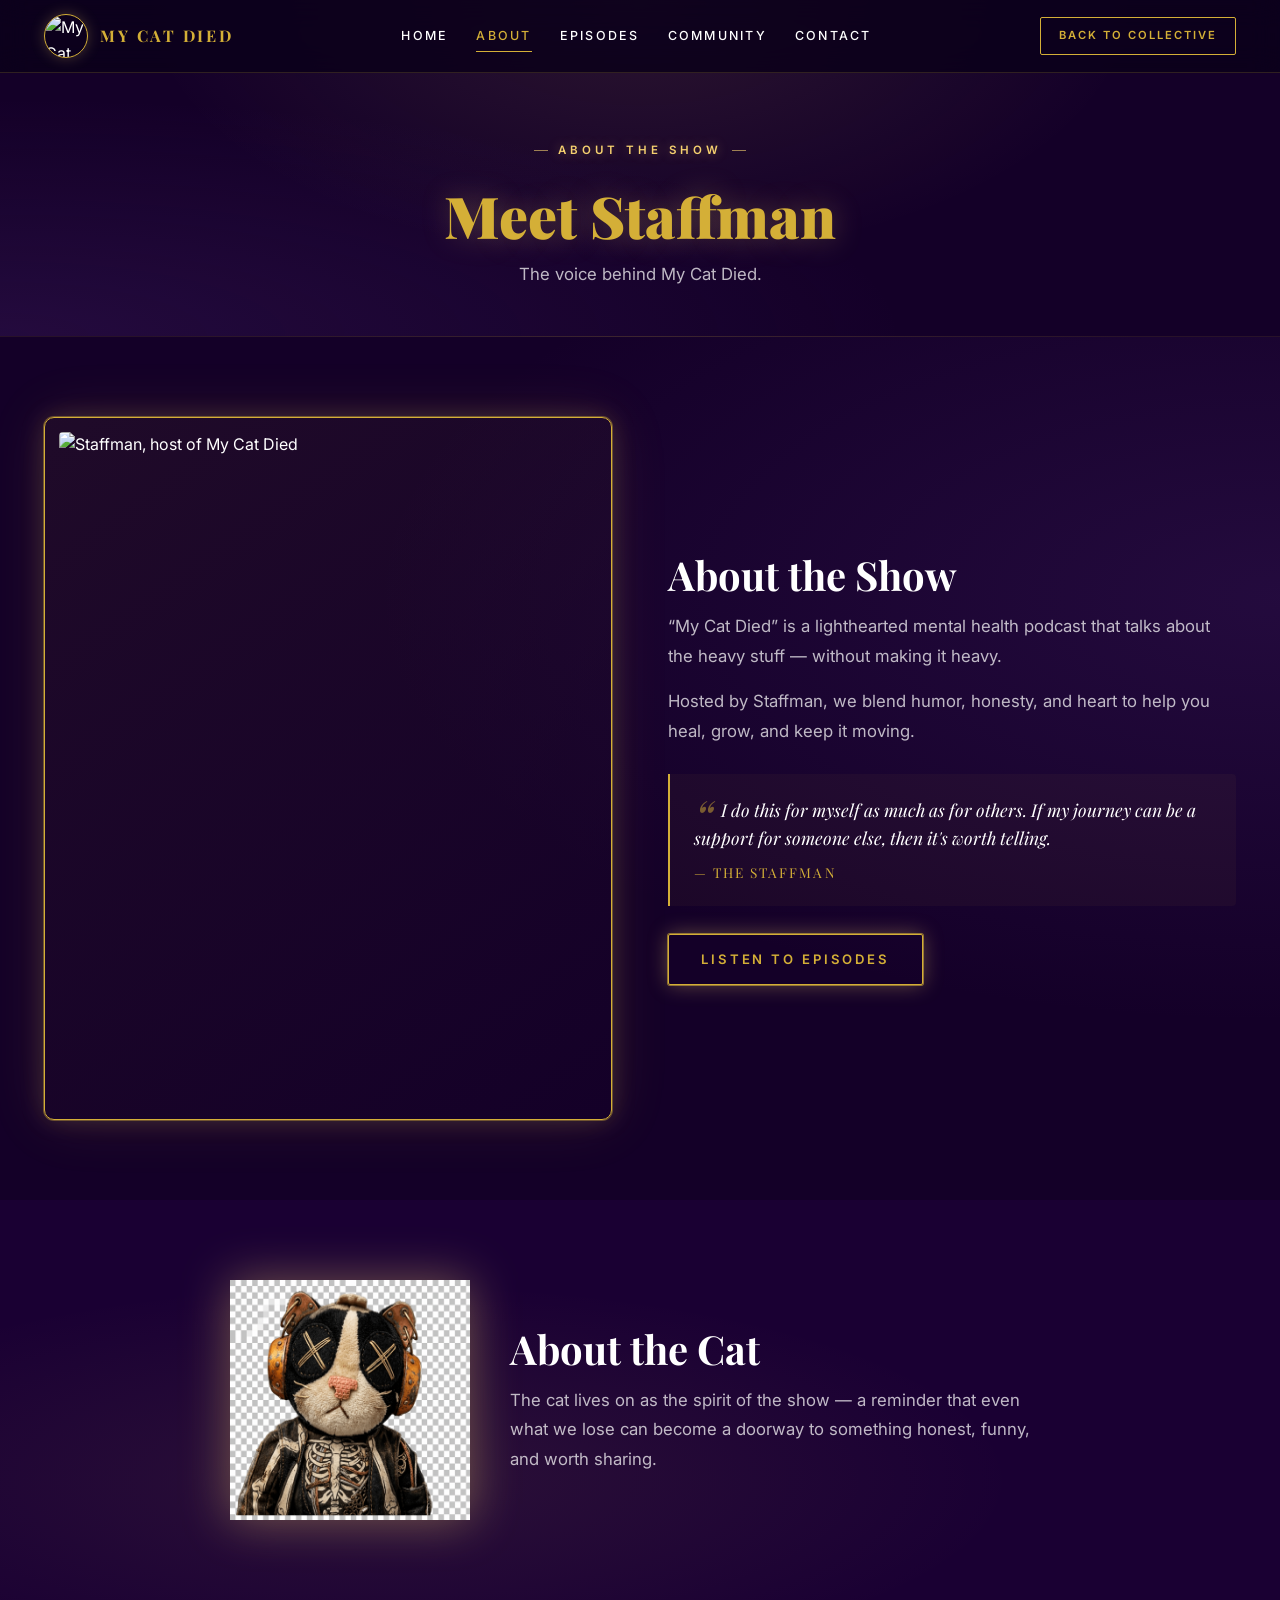
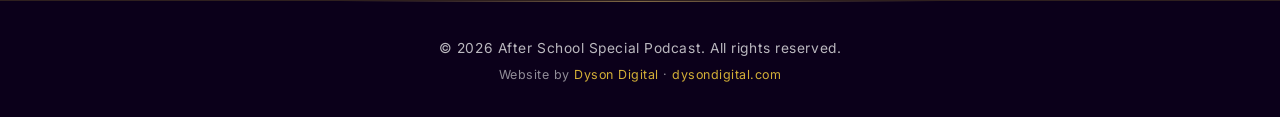
==== about.html @ a82520aa "Add files via upload" ====
<!DOCTYPE html>
<html lang="en">
<head>
  <meta charset="UTF-8" />
  <meta name="viewport" content="width=device-width, initial-scale=1.0" />
  <meta name="theme-color" content="#140028" />

  <title>About — My Cat Died Podcast</title>
  <meta name="description" content="Meet Staffman — host of My Cat Died, a lighthearted mental health podcast that talks about the heavy stuff without making it heavy." />
  <meta name="robots" content="index, follow" />

  <meta property="og:type" content="website" />
  <meta property="og:title" content="About — My Cat Died" />
  <meta property="og:description" content="Meet Staffman. Heart, humor, and honest mental health talk." />
  <meta property="og:image" content="images/host-main.png" />
  <meta property="og:url" content="https://mycatdied.com/about.html" />

  <link rel="icon" type="image/png" href="images/logo-cat.png" />
  <link rel="apple-touch-icon" href="images/logo-cat.png" />
  <link rel="shortcut icon" href="images/logo-cat.png" />

  <link rel="preconnect" href="https://fonts.googleapis.com" />
  <link rel="preconnect" href="https://fonts.gstatic.com" crossorigin />
  <link href="https://fonts.googleapis.com/css2?family=Playfair+Display:ital,wght@0,400;0,700;0,900;1,400&family=Inter:wght@300;400;500;600;700&display=swap" rel="stylesheet" />

  <link rel="stylesheet" href="style.css" />

  <script type="application/ld+json">
  {
    "@context": "https://schema.org",
    "@type": "AboutPage",
    "name": "About — My Cat Died",
    "url": "https://mycatdied.com/about.html",
    "mainEntity": { "@type": "Person", "name": "The Staffman" }
  }
  </script>

  <!-- Google tag (gtag.js) -->
  <script async src="https://www.googletagmanager.com/gtag/js?id=G-XLEHWOXNBV"></script>
  <script>
    window.dataLayer = window.dataLayer || [];
    function gtag(){dataLayer.push(arguments);}
    gtag('js', new Date());
    gtag('config', 'G-XLEHWOXNBV');
  </script>

  <!-- Microsoft Clarity -->
  <script type="text/javascript">
    (function(c,l,a,r,i,t,y){
      c[a]=c[a]||function(){(c[a].q=c[a].q||[]).push(arguments)};
      t=l.createElement(r);t.async=1;t.src="https://www.clarity.ms/tag/"+i;
      y=l.getElementsByTagName(r)[0];y.parentNode.insertBefore(t,y);
    })(window, document, "clarity", "script", "w18806kn40");
  </script>
</head>
<body>

  <header class="site-header" id="siteHeader">
    <div class="container header-inner">
      <a href="index.html" class="brand" aria-label="My Cat Died home">
        <img src="images/logo-cat.png" alt="My Cat Died" width="48" height="48" loading="eager" />
        <span class="brand-text">MY CAT DIED</span>
      </a>
      <nav class="primary-nav" aria-label="Primary">
        <a href="index.html">Home</a>
        <a href="about.html" class="active">About</a>
        <a href="episodes.html">Episodes</a>
        <a href="community.html">Community</a>
        <a href="contact.html">Contact</a>
      </nav>
      <a href="https://afterschoolspecialpodcast.com/collective.html" class="btn-collective" target="_blank" rel="noopener">Back to Collective</a>
      <button class="nav-toggle" id="navToggle" aria-label="Open menu" aria-expanded="false" aria-controls="mobileMenu">
        <span></span><span></span><span></span>
      </button>
    </div>
    <div class="mobile-menu" id="mobileMenu" aria-hidden="true">
      <a href="index.html">Home</a>
      <a href="about.html">About</a>
      <a href="episodes.html">Episodes</a>
      <a href="community.html">Community</a>
      <a href="contact.html">Contact</a>
      <a href="https://afterschoolspecialpodcast.com/collective.html" class="mobile-collective" target="_blank" rel="noopener">Back to Collective</a>
    </div>
  </header>

  <main>
    <section class="page-hero">
      <div class="container reveal">
        <span class="section-kicker">About the Show</span>
        <h1 class="page-title">Meet Staffman</h1>
        <p class="page-sub">The voice behind My Cat Died.</p>
      </div>
    </section>

    <section class="about-section">
      <div class="container about-grid">
        <div class="about-image reveal">
          <div class="about-image-frame">
            <img src="images/host-main.png" alt="Staffman, host of My Cat Died" width="560" height="700" loading="lazy" />
          </div>
        </div>

        <div class="about-text reveal">
          <h2 class="section-title">About the Show</h2>
          <p>&ldquo;My Cat Died&rdquo; is a lighthearted mental health podcast that talks about the heavy stuff &mdash; without making it heavy.</p>
          <p>Hosted by Staffman, we blend humor, honesty, and heart to help you heal, grow, and keep it moving.</p>

          <div class="about-quote">
            <span class="quote-mark" aria-hidden="true">&ldquo;</span>
            I do this for myself as much as for others. If my journey can be a support for someone else, then it's worth telling.
            <footer class="about-quote-cite">— The Staffman</footer>
          </div>

          <a href="episodes.html" class="btn btn-gold">Listen to Episodes</a>
        </div>
      </div>
    </section>

    <section class="about-cat">
      <div class="container about-cat-inner reveal">
        <img src="images/cat-skeleton.png" alt="" width="240" height="240" loading="lazy" class="cat-skeleton" aria-hidden="true" />
        <div>
          <h2 class="section-title">About the Cat</h2>
          <p>The cat lives on as the spirit of the show — a reminder that even what we lose can become a doorway to something honest, funny, and worth sharing.</p>
        </div>
      </div>
    </section>
  </main>

  <footer class="site-footer">
    <div class="container">
      <p class="footer-copy">&copy; 2026 After School Special Podcast. All rights reserved.</p>
      <p class="footer-credit">Website by <a href="https://dysondigital.com/" target="_blank" rel="noopener">Dyson Digital</a> &middot; <a href="https://dysondigital.com/" target="_blank" rel="noopener">dysondigital.com</a></p>
    </div>
  </footer>

  <script src="script.js" defer></script>
</body>
</html>
---- style.css ----
/* =================================================================
   MY CAT DIED — After School with Friends Collective
   Multi-page external stylesheet
   Aesthetic: Sci-Fi Pop Art × Art Deco × Neon Glow × Cinematic Poster
   ================================================================= */

/* ---------- Tokens ---------- */
:root {
  --bg-base:        #0b001a;
  --bg-lifted:      #140028;
  --bg-secondary:   #1a0033;
  --bg-soft:        #f8f4ff;

  --gold:           #d4af37;
  --gold-warm:      #b8932e;
  --glow:           #f5d06f;
  --glow-soft:      rgba(245, 208, 111, 0.35);
  --glow-faint:     rgba(245, 208, 111, 0.12);

  --text-light:     #ffffff;
  --text-dark:      #1a0033;
  --text-muted:     rgba(255, 255, 255, 0.72);
  --text-muted-2:   rgba(255, 255, 255, 0.55);

  --font-display:   'Playfair Display', Georgia, serif;
  --font-body:      'Inter', -apple-system, BlinkMacSystemFont, 'Segoe UI', sans-serif;

  --max-w:          1240px;
  --pad-section:    80px;
  --pad-section-m:  48px;
  --radius-sm:      4px;
  --radius-md:      10px;

  --glow-gold:      0 0 0 1px rgba(212, 175, 55, 0.4),
                    0 0 24px rgba(245, 208, 111, 0.18),
                    0 0 60px rgba(212, 175, 55, 0.12);
  --glow-button:    0 0 0 1px rgba(212, 175, 55, 0.6),
                    0 0 20px rgba(245, 208, 111, 0.35);
  --glow-button-hv: 0 0 0 1px rgba(245, 208, 111, 0.9),
                    0 0 32px rgba(245, 208, 111, 0.6),
                    0 0 60px rgba(245, 208, 111, 0.3);

  --ease:           cubic-bezier(0.4, 0, 0.2, 1);
  --header-h:       72px;
}

/* ---------- Reset ---------- */
*, *::before, *::after { box-sizing: border-box; }
html { scroll-behavior: smooth; -webkit-text-size-adjust: 100%; }
body {
  margin: 0;
  font-family: var(--font-body);
  font-weight: 400;
  line-height: 1.6;
  color: var(--text-light);
  background: var(--bg-lifted);
  overflow-x: hidden;
  min-height: 100vh;
  -webkit-font-smoothing: antialiased;
  -moz-osx-font-smoothing: grayscale;
}
img, video, iframe { display: block; max-width: 100%; }
a { color: inherit; text-decoration: none; }
button { font-family: inherit; cursor: pointer; border: none; background: none; }
input, textarea { font-family: inherit; }

.container {
  max-width: var(--max-w);
  margin: 0 auto;
  padding-left: 24px;
  padding-right: 24px;
  width: 100%;
}

.reveal {
  opacity: 0;
  transform: translateY(20px);
  transition: opacity 0.8s var(--ease), transform 0.8s var(--ease);
}
.reveal.is-visible {
  opacity: 1;
  transform: translateY(0);
}

/* =================================================================
   HEADER
   ================================================================= */
.site-header {
  position: fixed;
  top: 0; left: 0; right: 0;
  z-index: 100;
  padding: 14px 0;
  background: rgba(11, 0, 26, 0.85);
  backdrop-filter: blur(14px);
  -webkit-backdrop-filter: blur(14px);
  border-bottom: 1px solid rgba(212, 175, 55, 0.18);
  transition: padding 0.3s var(--ease), background 0.3s var(--ease);
}
.site-header.scrolled {
  padding: 10px 0;
  background: rgba(11, 0, 26, 0.95);
  border-bottom-color: rgba(212, 175, 55, 0.3);
}

.header-inner {
  display: flex;
  align-items: center;
  justify-content: space-between;
  gap: 20px;
}

.brand {
  display: flex;
  align-items: center;
  gap: 12px;
  flex-shrink: 0;
}
.brand img {
  width: 44px; height: 44px;
  border-radius: 50%;
  border: 1.5px solid var(--gold);
  object-fit: cover;
  box-shadow: 0 0 14px rgba(245, 208, 111, 0.25);
}
.brand-text {
  font-family: var(--font-display);
  font-weight: 700;
  font-size: 1rem;
  letter-spacing: 0.16em;
  color: var(--gold);
}

.primary-nav {
  display: flex;
  gap: 28px;
  flex: 1;
  justify-content: center;
}
.primary-nav a {
  font-size: 0.78rem;
  font-weight: 500;
  letter-spacing: 0.18em;
  text-transform: uppercase;
  color: var(--text-light);
  position: relative;
  padding: 4px 0;
  transition: color 0.25s var(--ease);
}
.primary-nav a::after {
  content: "";
  position: absolute;
  left: 0; bottom: -2px;
  width: 0; height: 1px;
  background: var(--gold);
  transition: width 0.3s var(--ease);
}
.primary-nav a:hover { color: var(--gold); }
.primary-nav a:hover::after,
.primary-nav a.active::after { width: 100%; }
.primary-nav a.active { color: var(--gold); }

.btn-collective {
  display: inline-block;
  padding: 9px 18px;
  font-size: 0.7rem;
  font-weight: 600;
  letter-spacing: 0.18em;
  text-transform: uppercase;
  color: var(--gold);
  border: 1px solid var(--gold);
  border-radius: 2px;
  white-space: nowrap;
  transition: background 0.25s var(--ease),
              color 0.25s var(--ease),
              box-shadow 0.25s var(--ease),
              transform 0.25s var(--ease);
  flex-shrink: 0;
}
.btn-collective:hover {
  background: var(--gold);
  color: var(--text-dark);
  box-shadow: 0 0 22px rgba(245, 208, 111, 0.45);
  transform: translateY(-1px);
}

.nav-toggle {
  display: none;
  width: 42px; height: 42px;
  padding: 9px;
  border: 1px solid rgba(212, 175, 55, 0.4);
  border-radius: var(--radius-sm);
  flex-direction: column;
  justify-content: space-between;
}
.nav-toggle span {
  display: block;
  height: 2px;
  background: var(--gold);
  transition: transform 0.3s var(--ease), opacity 0.3s var(--ease);
}
.nav-toggle.open span:nth-child(1) { transform: translateY(8px) rotate(45deg); }
.nav-toggle.open span:nth-child(2) { opacity: 0; }
.nav-toggle.open span:nth-child(3) { transform: translateY(-8px) rotate(-45deg); }

.mobile-menu {
  display: none;
  flex-direction: column;
  background: var(--bg-secondary);
  border-top: 1px solid rgba(212, 175, 55, 0.22);
  max-height: 0;
  overflow: hidden;
  transition: max-height 0.4s var(--ease);
}
.mobile-menu.open { max-height: 500px; }
.mobile-menu a {
  padding: 16px 24px;
  border-bottom: 1px solid rgba(212, 175, 55, 0.08);
  font-size: 0.86rem;
  letter-spacing: 0.18em;
  text-transform: uppercase;
  color: var(--text-light);
  transition: color 0.2s var(--ease), background 0.2s var(--ease);
}
.mobile-menu a:last-child { border-bottom: none; }
.mobile-menu a:hover { color: var(--gold); background: rgba(212, 175, 55, 0.05); }
.mobile-collective { color: var(--gold) !important; }

/* =================================================================
   BUTTONS
   ================================================================= */
.btn {
  display: inline-block;
  padding: 14px 32px;
  font-size: 0.82rem;
  font-weight: 600;
  letter-spacing: 0.22em;
  text-transform: uppercase;
  border-radius: 2px;
  border: 1.5px solid transparent;
  white-space: nowrap;
  transition: transform 0.25s var(--ease),
              box-shadow 0.3s var(--ease),
              background 0.25s var(--ease),
              color 0.25s var(--ease),
              border-color 0.25s var(--ease);
}
.btn-large { padding: 18px 44px; font-size: 0.88rem; }
.btn-gold {
  background: transparent;
  color: var(--gold);
  border-color: var(--gold);
  box-shadow: var(--glow-button);
}
.btn-gold:hover {
  background: var(--gold);
  color: var(--text-dark);
  border-color: var(--glow);
  transform: translateY(-2px) scale(1.02);
  box-shadow: var(--glow-button-hv);
}
.btn-glow { box-shadow: var(--glow-button); }

/* =================================================================
   HERO — LAYERED CINEMATIC SCENE
   ================================================================= */
.hero {
  position: relative;
  min-height: 100vh;
  padding-top: var(--header-h);
  display: flex;
  align-items: center;
  overflow: hidden;
  background: var(--bg-base);
}

.hero-scene {
  position: absolute;
  inset: 0;
  z-index: 0;
  pointer-events: none;
  overflow: hidden;
}
.hero-scene .layer {
  position: absolute;
  display: block;
  pointer-events: none;
  will-change: transform;
}

/* L1 — Sky background */
.layer-bg {
  top: 0; left: -2%;
  width: 104%;
  height: 100%;
  object-fit: cover;
  animation: drift-bg 60s ease-in-out infinite alternate;
}
@keyframes drift-bg {
  from { transform: translateX(0); }
  to   { transform: translateX(-2%); }
}

/* L2 — City deepest */
.layer-city-1 {
  bottom: 0; left: -3%;
  width: 106%;
  opacity: 0.85;
  animation: drift-city-1 70s ease-in-out infinite alternate;
}
@keyframes drift-city-1 {
  from { transform: translateX(0); }
  to   { transform: translateX(2%); }
}

/* L3 — City mid */
.layer-city-2 {
  bottom: 0; left: -4%;
  width: 108%;
  opacity: 0.95;
  animation: drift-city-2 50s ease-in-out infinite alternate;
}
@keyframes drift-city-2 {
  from { transform: translateX(0); }
  to   { transform: translateX(-2.5%); }
}

/* L4 — City near */
.layer-city-3 {
  bottom: 0; left: -5%;
  width: 110%;
  animation: drift-city-3 40s ease-in-out infinite alternate;
}
@keyframes drift-city-3 {
  from { transform: translateX(0); }
  to   { transform: translateX(3%); }
}

/* L5 — Palms */
.layer-palms {
  bottom: 0; right: -2%;
  width: 50%;
  max-width: 700px;
  transform-origin: bottom center;
  animation: sway 8s ease-in-out infinite;
}
@keyframes sway {
  0%, 100% { transform: rotate(-0.6deg); }
  50%      { transform: rotate(0.6deg); }
}

/* L6 — Spaceship */
.layer-ship {
  top: 12%;
  left: 8%;
  width: 18%;
  max-width: 240px;
  min-width: 90px;
  filter: drop-shadow(0 0 18px rgba(245, 208, 111, 0.4));
  animation: ship-float 12s ease-in-out infinite;
}
@keyframes ship-float {
  0%   { transform: translate(0, 0); }
  25%  { transform: translate(8px, -6px); }
  50%  { transform: translate(0, -10px); }
  75%  { transform: translate(-8px, -4px); }
  100% { transform: translate(0, 0); }
}

/* L7 — Glow halo behind subject */
.layer-glow {
  position: absolute;
  bottom: 0;
  right: 0;
  width: 70%;
  height: 90%;
  background:
    radial-gradient(ellipse at 60% 40%,
      rgba(245, 208, 111, 0.28) 0%,
      rgba(212, 175, 55, 0.15) 30%,
      transparent 60%);
  filter: blur(20px);
  animation: glow-pulse 5s ease-in-out infinite;
}
@keyframes glow-pulse {
  0%, 100% { opacity: 0.7; }
  50%      { opacity: 1; }
}

/* L8 — Foreground host + cat */
.layer-foreground {
  bottom: 0;
  right: 0;
  width: 58%;
  max-width: 820px;
  min-width: 320px;
  height: auto;
  transform-origin: bottom center;
  animation: foreground-breathe 7s ease-in-out infinite;
}
@keyframes foreground-breathe {
  0%, 100% { transform: translateY(0) scale(1); }
  50%      { transform: translateY(-4px) scale(1.012); }
}

/* Subtle bottom-edge fade so layers blend into next section */
.hero::after {
  content: "";
  position: absolute;
  bottom: 0; left: 0; right: 0;
  height: 80px;
  background: linear-gradient(180deg, transparent, var(--bg-base));
  z-index: 9;
  pointer-events: none;
}

/* Hero content */
.hero-content {
  position: relative;
  z-index: 10;
  width: 100%;
  padding: 60px 0 80px;
}
.hero-copy {
  max-width: 580px;
  animation: fadeUp 1.2s var(--ease) both;
}
@keyframes fadeUp {
  from { opacity: 0; transform: translateY(24px); }
  to   { opacity: 1; transform: translateY(0); }
}

.hero-logo {
  width: 240px;
  height: auto;
  margin-bottom: 24px;
  filter: drop-shadow(0 0 20px rgba(245, 208, 111, 0.4));
}

.hero-title {
  font-family: var(--font-display);
  font-weight: 900;
  font-size: clamp(2.6rem, 7vw, 5.5rem);
  letter-spacing: 0.02em;
  line-height: 0.95;
  margin: 0 0 14px;
  color: var(--gold);
  text-shadow:
    0 0 40px rgba(245, 208, 111, 0.45),
    0 4px 18px rgba(0, 0, 0, 0.6);
}

.hero-tagline {
  font-family: var(--font-display);
  font-style: italic;
  font-weight: 400;
  font-size: clamp(1.1rem, 2.4vw, 1.6rem);
  color: var(--glow);
  margin: 0 0 32px;
  text-shadow: 0 2px 12px rgba(0, 0, 0, 0.5);
}

.hero-ctas {
  display: flex;
  align-items: center;
  flex-wrap: wrap;
  gap: 18px;
}

.platform-icons {
  display: flex;
  gap: 10px;
  list-style: none;
  margin: 0;
  padding: 0;
}
.platform-icons a {
  display: inline-flex;
  align-items: center;
  justify-content: center;
  width: 42px;
  height: 42px;
  border-radius: 50%;
  background: rgba(11, 0, 26, 0.55);
  border: 1px solid rgba(212, 175, 55, 0.5);
  color: var(--gold);
  transition: transform 0.25s var(--ease),
              color 0.25s var(--ease),
              border-color 0.25s var(--ease),
              box-shadow 0.25s var(--ease);
}
.platform-icons a:hover {
  color: var(--glow);
  border-color: var(--glow);
  transform: translateY(-2px);
  box-shadow: 0 0 18px rgba(245, 208, 111, 0.5);
}

/* =================================================================
   SECTION HEADS (reused)
   ================================================================= */
.section-head {
  text-align: center;
  margin-bottom: 40px;
}
.section-kicker {
  display: inline-block;
  font-size: 0.72rem;
  font-weight: 600;
  letter-spacing: 0.35em;
  text-transform: uppercase;
  color: var(--glow);
  margin-bottom: 14px;
  position: relative;
  padding: 0 24px;
  text-shadow: 0 0 12px rgba(245, 208, 111, 0.4);
}
.section-kicker::before,
.section-kicker::after {
  content: "";
  position: absolute;
  top: 50%;
  width: 14px; height: 1px;
  background: var(--glow);
  opacity: 0.6;
}
.section-kicker::before { left: 0; }
.section-kicker::after  { right: 0; }
.section-title {
  font-family: var(--font-display);
  font-weight: 700;
  font-size: clamp(1.8rem, 4vw, 2.5rem);
  line-height: 1.15;
  margin: 0 0 14px;
  color: var(--text-light);
}
.section-sub {
  font-size: 1rem;
  color: var(--text-muted);
  max-width: 620px;
  margin: 0 auto;
  line-height: 1.7;
}

/* =================================================================
   2. DESCRIPTION (homepage band)
   ================================================================= */
.description {
  padding: var(--pad-section) 0;
  background:
    radial-gradient(ellipse at 50% 0%, rgba(212, 175, 55, 0.08), transparent 50%),
    var(--bg-lifted);
  text-align: center;
}
.description-title {
  font-family: var(--font-display);
  font-weight: 700;
  font-size: clamp(1.5rem, 3.5vw, 2.2rem);
  margin: 0 0 18px;
  color: var(--gold);
  letter-spacing: 0.04em;
  text-transform: uppercase;
}
.description-sub {
  margin: 6px auto;
  font-size: 1.05rem;
  color: var(--text-muted);
  max-width: 720px;
  line-height: 1.7;
}

/* =================================================================
   3. FEATURED EPISODE
   ================================================================= */
.featured {
  padding: var(--pad-section) 0;
  background:
    radial-gradient(ellipse at 80% 100%, rgba(107, 58, 160, 0.18), transparent 50%),
    var(--bg-secondary);
}
.featured-frame {
  max-width: 860px;
  margin: 0 auto;
  padding: 18px;
  background: linear-gradient(145deg, rgba(212, 175, 55, 0.05), rgba(20, 0, 40, 0.6));
  border: 1px solid var(--gold);
  border-radius: var(--radius-md);
  box-shadow: var(--glow-gold);
}
.featured-frame-spacer {
  margin-top: 56px;
}
.spotify-embed {
  width: 100%;
  border: 0;
  border-radius: var(--radius-sm);
  background: var(--bg-secondary);
  display: block;
}

/* =================================================================
   4. PROUDLY PART OF
   ================================================================= */
.proudly {
  padding: calc(var(--pad-section) + 20px) 0;
  background:
    radial-gradient(ellipse at 50% 30%, rgba(245, 208, 111, 0.12), transparent 55%),
    radial-gradient(ellipse at 20% 80%, rgba(107, 58, 160, 0.25), transparent 50%),
    linear-gradient(180deg, var(--bg-secondary), var(--bg-lifted));
  position: relative;
  overflow: hidden;
  text-align: center;
}
.proudly-watermark {
  position: absolute;
  top: 50%; left: 50%;
  transform: translate(-50%, -50%);
  width: 90%;
  max-width: 700px;
  height: auto;
  opacity: 0.05;
  pointer-events: none;
  filter: brightness(2);
}
.proudly-inner {
  position: relative;
  z-index: 1;
  max-width: 720px;
}
.proudly-stamp {
  width: 180px; height: 180px;
  margin: 0 auto 32px;
  object-fit: contain;
  filter: drop-shadow(0 0 30px rgba(245, 208, 111, 0.5));
  animation: stamp-float 5s ease-in-out infinite;
}
@keyframes stamp-float {
  0%, 100% { transform: translateY(0); }
  50%      { transform: translateY(-6px); }
}
.proudly-title {
  font-family: var(--font-display);
  font-weight: 700;
  font-size: clamp(1.6rem, 4vw, 2.4rem);
  margin: 0 0 18px;
  color: var(--text-light);
  text-shadow: 0 0 30px rgba(245, 208, 111, 0.25);
  line-height: 1.2;
}
.proudly-text {
  font-size: 1.05rem;
  color: var(--text-muted);
  margin: 0 auto 32px;
  max-width: 540px;
  line-height: 1.7;
}

/* =================================================================
   5. QUOTE
   ================================================================= */
.quote-section {
  padding: calc(var(--pad-section) + 10px) 0;
  background:
    radial-gradient(ellipse at 50% 50%, rgba(212, 175, 55, 0.06), transparent 60%),
    var(--bg-base);
  text-align: center;
}
.quote-section .container {
  display: flex;
  flex-direction: column;
  align-items: center;
  gap: 18px;
}
.big-quote {
  font-family: var(--font-display);
  font-style: italic;
  font-weight: 700;
  font-size: clamp(1.4rem, 3.6vw, 2.4rem);
  line-height: 1.45;
  margin: 0;
  color: var(--gold);
  max-width: 880px;
  text-shadow: 0 0 24px rgba(245, 208, 111, 0.3);
}
.quote-stars {
  font-size: 1.6rem;
  color: var(--gold);
  text-shadow: 0 0 16px rgba(245, 208, 111, 0.6);
}

/* =================================================================
   FOOTER (matches collective site)
   ================================================================= */
.site-footer {
  background: var(--bg-base);
  padding: 36px 0 32px;
  border-top: 1px solid rgba(212, 175, 55, 0.18);
  text-align: center;
  position: relative;
}
.site-footer::before {
  content: "";
  position: absolute;
  top: 0; left: 50%;
  transform: translateX(-50%);
  width: 60%;
  max-width: 600px;
  height: 1px;
  background: linear-gradient(90deg, transparent, var(--glow), transparent);
  opacity: 0.5;
}
.footer-copy {
  margin: 0 0 6px;
  font-size: 0.86rem;
  letter-spacing: 0.04em;
  color: var(--text-muted);
}
.footer-credit {
  margin: 0;
  font-size: 0.78rem;
  letter-spacing: 0.04em;
  color: var(--text-muted-2);
}
.footer-credit a {
  color: var(--gold);
  transition: color 0.25s var(--ease), text-shadow 0.25s var(--ease);
}
.footer-credit a:hover {
  color: var(--glow);
  text-shadow: 0 0 12px rgba(245, 208, 111, 0.5);
}

/* =================================================================
   PAGE HERO (about, episodes, community, contact)
   ================================================================= */
.page-hero {
  padding-top: calc(var(--header-h) + 64px);
  padding-bottom: 48px;
  text-align: center;
  background:
    radial-gradient(ellipse at 50% 0%, rgba(245, 208, 111, 0.1), transparent 55%),
    radial-gradient(ellipse at 0% 100%, rgba(107, 58, 160, 0.18), transparent 50%),
    var(--bg-lifted);
  border-bottom: 1px solid rgba(212, 175, 55, 0.1);
}
.page-title {
  font-family: var(--font-display);
  font-weight: 900;
  font-size: clamp(2.2rem, 5.5vw, 3.6rem);
  line-height: 1.05;
  margin: 12px 0 14px;
  color: var(--gold);
  text-shadow: 0 0 30px rgba(245, 208, 111, 0.3);
}
.page-sub {
  font-size: 1.05rem;
  color: var(--text-muted);
  max-width: 640px;
  margin: 0 auto;
  line-height: 1.7;
}

.page-hero-mic-inner {
  display: flex;
  align-items: center;
  justify-content: center;
  gap: 28px;
  text-align: left;
  flex-wrap: wrap;
}
.page-hero-mic-inner > div { text-align: left; }
.page-hero-icon {
  filter: drop-shadow(0 0 24px rgba(245, 208, 111, 0.5));
  animation: stamp-float 5s ease-in-out infinite;
}

/* =================================================================
   ABOUT PAGE
   ================================================================= */
.about-section {
  padding: var(--pad-section) 0;
  background:
    radial-gradient(ellipse at 100% 30%, rgba(107, 58, 160, 0.18), transparent 50%),
    var(--bg-lifted);
}
.about-grid {
  display: grid;
  grid-template-columns: 1fr 1fr;
  gap: 56px;
  align-items: center;
}
.about-image-frame {
  position: relative;
  border: 1px solid var(--gold);
  border-radius: var(--radius-md);
  padding: 14px;
  background: linear-gradient(145deg, rgba(212, 175, 55, 0.06), rgba(20, 0, 40, 0.6));
  box-shadow: var(--glow-gold);
}
.about-image-frame img {
  width: 100%;
  height: auto;
  border-radius: var(--radius-sm);
  display: block;
}
.about-text p {
  font-size: 1.05rem;
  color: var(--text-muted);
  line-height: 1.75;
  margin: 0 0 16px;
}
.about-quote {
  margin: 28px 0;
  padding: 22px 24px;
  border-left: 2px solid var(--gold);
  background: rgba(212, 175, 55, 0.04);
  border-radius: 0 var(--radius-sm) var(--radius-sm) 0;
  font-family: var(--font-display);
  font-style: italic;
  font-size: 1.1rem;
  color: var(--text-light);
  line-height: 1.6;
  position: relative;
}
.about-quote .quote-mark {
  font-family: var(--font-display);
  font-size: 3rem;
  line-height: 0;
  color: var(--gold);
  opacity: 0.5;
  vertical-align: -0.4em;
  margin-right: 4px;
}
.about-quote-cite {
  margin-top: 10px;
  font-size: 0.85rem;
  font-style: normal;
  letter-spacing: 0.15em;
  color: var(--gold);
  text-transform: uppercase;
}

.about-cat {
  padding: var(--pad-section) 0;
  background:
    radial-gradient(ellipse at 30% 70%, rgba(245, 208, 111, 0.08), transparent 50%),
    var(--bg-secondary);
}
.about-cat-inner {
  display: flex;
  align-items: center;
  gap: 40px;
  flex-wrap: wrap;
  justify-content: center;
  text-align: center;
}
.about-cat-inner > div {
  max-width: 540px;
  text-align: left;
}
.cat-skeleton {
  filter: drop-shadow(0 0 24px rgba(245, 208, 111, 0.4));
  flex-shrink: 0;
}
.about-cat-inner p {
  font-size: 1.05rem;
  color: var(--text-muted);
  line-height: 1.75;
  margin: 0;
}

/* =================================================================
   EPISODES PAGE
   ================================================================= */
.episodes {
  padding: var(--pad-section) 0;
  background:
    radial-gradient(ellipse at 0% 50%, rgba(107, 58, 160, 0.18), transparent 50%),
    var(--bg-lifted);
}
.episode-list {
  list-style: none;
  margin: 0 auto 48px;
  padding: 0;
  max-width: 860px;
  display: flex;
  flex-direction: column;
  gap: 16px;
}
.episode-card {
  display: flex;
  align-items: center;
  gap: 20px;
  padding: 18px 22px;
  background: linear-gradient(145deg, rgba(212, 175, 55, 0.05), rgba(20, 0, 40, 0.6));
  border: 1px solid rgba(212, 175, 55, 0.3);
  border-radius: var(--radius-md);
  transition: transform 0.25s var(--ease),
              border-color 0.25s var(--ease),
              box-shadow 0.25s var(--ease);
}
.episode-card:hover {
  transform: translateY(-2px);
  border-color: var(--gold);
  box-shadow: 0 0 24px rgba(245, 208, 111, 0.2);
}
.episode-icon {
  flex-shrink: 0;
  filter: drop-shadow(0 0 14px rgba(245, 208, 111, 0.4));
}
.episode-meta { flex: 1; min-width: 0; }
.episode-title {
  font-family: var(--font-display);
  font-weight: 700;
  font-size: 1.2rem;
  margin: 0 0 4px;
  color: var(--gold);
}
.episode-desc {
  margin: 0;
  font-size: 0.92rem;
  color: var(--text-muted);
}
.episode-play {
  flex-shrink: 0;
  display: inline-flex;
  align-items: center;
  justify-content: center;
  width: 46px; height: 46px;
  border-radius: 50%;
  border: 1.5px solid var(--gold);
  color: var(--gold);
  background: rgba(11, 0, 26, 0.5);
  transition: background 0.25s var(--ease),
              color 0.25s var(--ease),
              transform 0.25s var(--ease),
              box-shadow 0.25s var(--ease);
}
.episode-play:hover {
  background: var(--gold);
  color: var(--text-dark);
  transform: scale(1.08);
  box-shadow: 0 0 22px rgba(245, 208, 111, 0.55);
}

/* =================================================================
   COMMUNITY PAGE
   ================================================================= */
.community-grid-section {
  padding: var(--pad-section) 0;
  background:
    radial-gradient(ellipse at 100% 0%, rgba(107, 58, 160, 0.2), transparent 50%),
    radial-gradient(ellipse at 0% 100%, rgba(245, 208, 111, 0.08), transparent 50%),
    var(--bg-lifted);
}
.community-grid {
  list-style: none;
  margin: 0 0 64px;
  padding: 0;
  display: grid;
  grid-template-columns: repeat(2, 1fr);
  gap: 22px;
  max-width: 920px;
  margin-left: auto;
  margin-right: auto;
}
.community-card {
  padding: 28px 26px;
  background: linear-gradient(145deg, rgba(212, 175, 55, 0.04), rgba(20, 0, 40, 0.7));
  border: 1px solid rgba(212, 175, 55, 0.25);
  border-radius: var(--radius-md);
  transition: transform 0.25s var(--ease),
              border-color 0.25s var(--ease),
              box-shadow 0.25s var(--ease);
}
.community-card:hover {
  transform: translateY(-3px);
  border-color: var(--gold);
  box-shadow: 0 0 24px rgba(245, 208, 111, 0.18);
}
.community-icon {
  display: inline-flex;
  align-items: center;
  justify-content: center;
  width: 52px; height: 52px;
  border-radius: 50%;
  background: rgba(212, 175, 55, 0.1);
  border: 1px solid var(--gold);
  color: var(--gold);
  margin-bottom: 16px;
  box-shadow: 0 0 18px rgba(245, 208, 111, 0.25);
}
.community-card h3 {
  font-family: var(--font-display);
  font-weight: 700;
  font-size: 1.25rem;
  margin: 0 0 8px;
  color: var(--gold);
}
.community-card p {
  margin: 0;
  font-size: 0.95rem;
  color: var(--text-muted);
  line-height: 1.65;
}

.community-collective {
  text-align: center;
  max-width: 720px;
  margin: 0 auto;
  padding: 48px 24px;
  background:
    radial-gradient(ellipse at 50% 30%, rgba(245, 208, 111, 0.1), transparent 60%),
    rgba(20, 0, 40, 0.5);
  border: 1px solid rgba(212, 175, 55, 0.3);
  border-radius: var(--radius-md);
  box-shadow: var(--glow-gold);
}
.community-stamp {
  margin: 0 auto 22px;
  filter: drop-shadow(0 0 30px rgba(245, 208, 111, 0.5));
  animation: stamp-float 5s ease-in-out infinite;
}
.community-collective p {
  color: var(--text-muted);
  font-size: 1.05rem;
  line-height: 1.7;
  margin: 0 auto 28px;
  max-width: 540px;
}

/* =================================================================
   CONTACT PAGE
   ================================================================= */
.contact-section {
  padding: var(--pad-section) 0;
  background:
    radial-gradient(ellipse at 0% 50%, rgba(107, 58, 160, 0.2), transparent 50%),
    radial-gradient(ellipse at 100% 100%, rgba(245, 208, 111, 0.08), transparent 50%),
    var(--bg-lifted);
}
.contact-grid {
  display: grid;
  grid-template-columns: 1fr 1fr;
  gap: 48px;
  align-items: center;
}
.contact-image-frame {
  position: relative;
  border: 1px solid var(--gold);
  border-radius: var(--radius-md);
  padding: 14px;
  background: linear-gradient(145deg, rgba(212, 175, 55, 0.06), rgba(20, 0, 40, 0.6));
  box-shadow: var(--glow-gold);
}
.contact-image-frame img {
  width: 100%;
  height: auto;
  border-radius: var(--radius-sm);
}

.contact-form {
  display: flex;
  flex-direction: column;
  gap: 16px;
  padding: 32px;
  background: linear-gradient(145deg, rgba(212, 175, 55, 0.04), rgba(20, 0, 40, 0.7));
  border: 1px solid rgba(212, 175, 55, 0.3);
  border-radius: var(--radius-md);
  box-shadow: 0 0 30px rgba(245, 208, 111, 0.08);
}
.field { display: flex; flex-direction: column; gap: 8px; }
.field label {
  font-size: 0.7rem;
  font-weight: 600;
  letter-spacing: 0.25em;
  text-transform: uppercase;
  color: var(--gold);
}
.field input,
.field textarea {
  background: rgba(11, 0, 26, 0.5);
  border: 1px solid rgba(212, 175, 55, 0.25);
  border-radius: var(--radius-sm);
  padding: 14px 16px;
  color: var(--text-light);
  font-size: 0.95rem;
  resize: vertical;
  transition: border-color 0.25s var(--ease),
              background 0.25s var(--ease),
              box-shadow 0.25s var(--ease);
}
.field input::placeholder,
.field textarea::placeholder { color: rgba(255, 255, 255, 0.35); }
.field input:focus,
.field textarea:focus {
  outline: none;
  border-color: var(--glow);
  background: rgba(11, 0, 26, 0.75);
  box-shadow: 0 0 0 3px rgba(245, 208, 111, 0.15),
              0 0 20px rgba(245, 208, 111, 0.1);
}
.form-actions {
  flex-direction: row;
  align-items: center;
  gap: 16px;
  flex-wrap: wrap;
  margin-top: 6px;
}
.form-note {
  font-size: 0.85rem;
  color: var(--glow);
  font-style: italic;
}
.form-note.error { color: #ff8a8a; }

/* =================================================================
   RESPONSIVE
   Tiers: >1060 | 769–1060 | ≤1024 | ≤768 | ≤480
   ================================================================= */

/* Small desktop / large tablet */
@media (max-width: 1060px) {
  .container { padding-left: 20px; padding-right: 20px; }
  .primary-nav { gap: 22px; }
  .primary-nav a { font-size: 0.74rem; letter-spacing: 0.16em; }
  .btn-collective { padding: 8px 14px; font-size: 0.66rem; }
  .brand-text { font-size: 0.92rem; }

  .layer-foreground { width: 55%; }
  .layer-palms { width: 45%; }

  .about-grid,
  .contact-grid { gap: 36px; }
}

/* iPad / tablet ≤1024 */
@media (max-width: 1024px) {
  .layer-foreground { width: 56%; max-width: 700px; }
  .hero-copy { max-width: 540px; }

  .listen, .featured, .description, .submit { padding: 64px 0; }
  .proudly, .about-section, .about-cat,
  .episodes, .community-grid-section, .contact-section { padding: 64px 0; }
}

/* iPad mini / large phone ≤768 */
@media (max-width: 768px) {
  :root { --pad-section: var(--pad-section-m); --header-h: 64px; }
  .container { padding-left: 18px; padding-right: 18px; }

  /* Header → hamburger */
  .primary-nav { display: none; }
  .btn-collective { display: none; }
  .nav-toggle { display: flex; }
  .mobile-menu { display: flex; }
  .brand img { width: 38px; height: 38px; }
  .brand-text { font-size: 0.86rem; letter-spacing: 0.14em; }

  /* Hero: foreground tucks to right + behind text */
  .hero { min-height: 92vh; }
  .hero-content { padding: 40px 0 64px; }
  .hero-copy { max-width: 100%; position: relative; z-index: 11; }
  .layer-foreground {
    width: 78%;
    max-width: none;
    right: -8%;
    bottom: -4%;
    opacity: 0.55;
  }
  .layer-palms { width: 60%; right: -8%; opacity: 0.7; }
  .layer-ship { width: 22%; min-width: 70px; top: 8%; left: 4%; }
  .hero-logo { width: 180px; }
  .hero-ctas { gap: 14px; }
  .btn { padding: 13px 26px; font-size: 0.78rem; }
  .btn-large { padding: 15px 32px; font-size: 0.82rem; }

  /* Section padding */
  .description, .featured, .proudly, .quote-section,
  .about-section, .about-cat, .episodes,
  .community-grid-section, .contact-section,
  .page-hero { padding: 48px 0; }
  .page-hero { padding-top: calc(var(--header-h) + 48px); padding-bottom: 36px; }

  /* About / contact stack */
  .about-grid,
  .contact-grid { grid-template-columns: 1fr; gap: 32px; }
  .about-image-frame,
  .contact-image-frame { max-width: 480px; margin: 0 auto; }

  /* About cat */
  .about-cat-inner { gap: 24px; }
  .about-cat-inner > div { text-align: center; }
  .cat-skeleton { width: 180px; height: 180px; }

  /* Episodes */
  .episode-card { padding: 16px 18px; gap: 16px; }
  .episode-icon { width: 48px; height: 48px; }
  .episode-title { font-size: 1.05rem; }

  /* Community grid → 1col */
  .community-grid { grid-template-columns: 1fr; gap: 16px; }
  .community-collective { padding: 36px 22px; }

  /* Featured frame */
  .featured-frame { padding: 12px; }
  .spotify-embed { height: 320px; }

  /* Proudly */
  .proudly-stamp { width: 140px; height: 140px; margin-bottom: 24px; }
  .proudly-watermark { opacity: 0.06; width: 130%; max-width: none; }

  /* Contact form */
  .contact-form { padding: 24px 20px; }
  .form-actions { flex-direction: column; align-items: stretch; }
  .form-actions .btn { width: 100%; text-align: center; }

  /* Page hero mic */
  .page-hero-mic-inner { flex-direction: column; gap: 18px; text-align: center; }
  .page-hero-mic-inner > div { text-align: center; }
  .page-hero-icon { width: 90px; height: 90px; }

  /* Footer */
  .site-footer { padding: 30px 0 28px; }
}

/* Small phone ≤480 */
@media (max-width: 480px) {
  .container { padding-left: 16px; padding-right: 16px; }
  .site-header { padding: 10px 0; }

  .hero-logo { width: 150px; }
  .hero-ctas { width: 100%; }
  .platform-icons a { width: 38px; height: 38px; }

  .description-title { font-size: 1.3rem; }
  .description-sub { font-size: 0.95rem; }

  .featured-frame { padding: 8px; }
  .spotify-embed { height: 300px; }

  .proudly-stamp { width: 120px; height: 120px; }

  .big-quote { font-size: 1.2rem; line-height: 1.5; }

  .episode-card { flex-wrap: wrap; }
  .episode-meta { flex: 1 1 calc(100% - 80px); }
  .episode-play { margin-left: auto; }

  .community-card { padding: 22px 20px; }
  .community-collective { padding: 32px 18px; }
  .community-stamp { width: 130px; height: 130px; }

  .footer-copy { font-size: 0.78rem; }
  .footer-credit { font-size: 0.72rem; }
}

/* Reduced motion */
@media (prefers-reduced-motion: reduce) {
  *, *::before, *::after {
    animation-duration: 0.01ms !important;
    animation-iteration-count: 1 !important;
    transition-duration: 0.01ms !important;
    scroll-behavior: auto !important;
  }
  .reveal { opacity: 1; transform: none; }
}
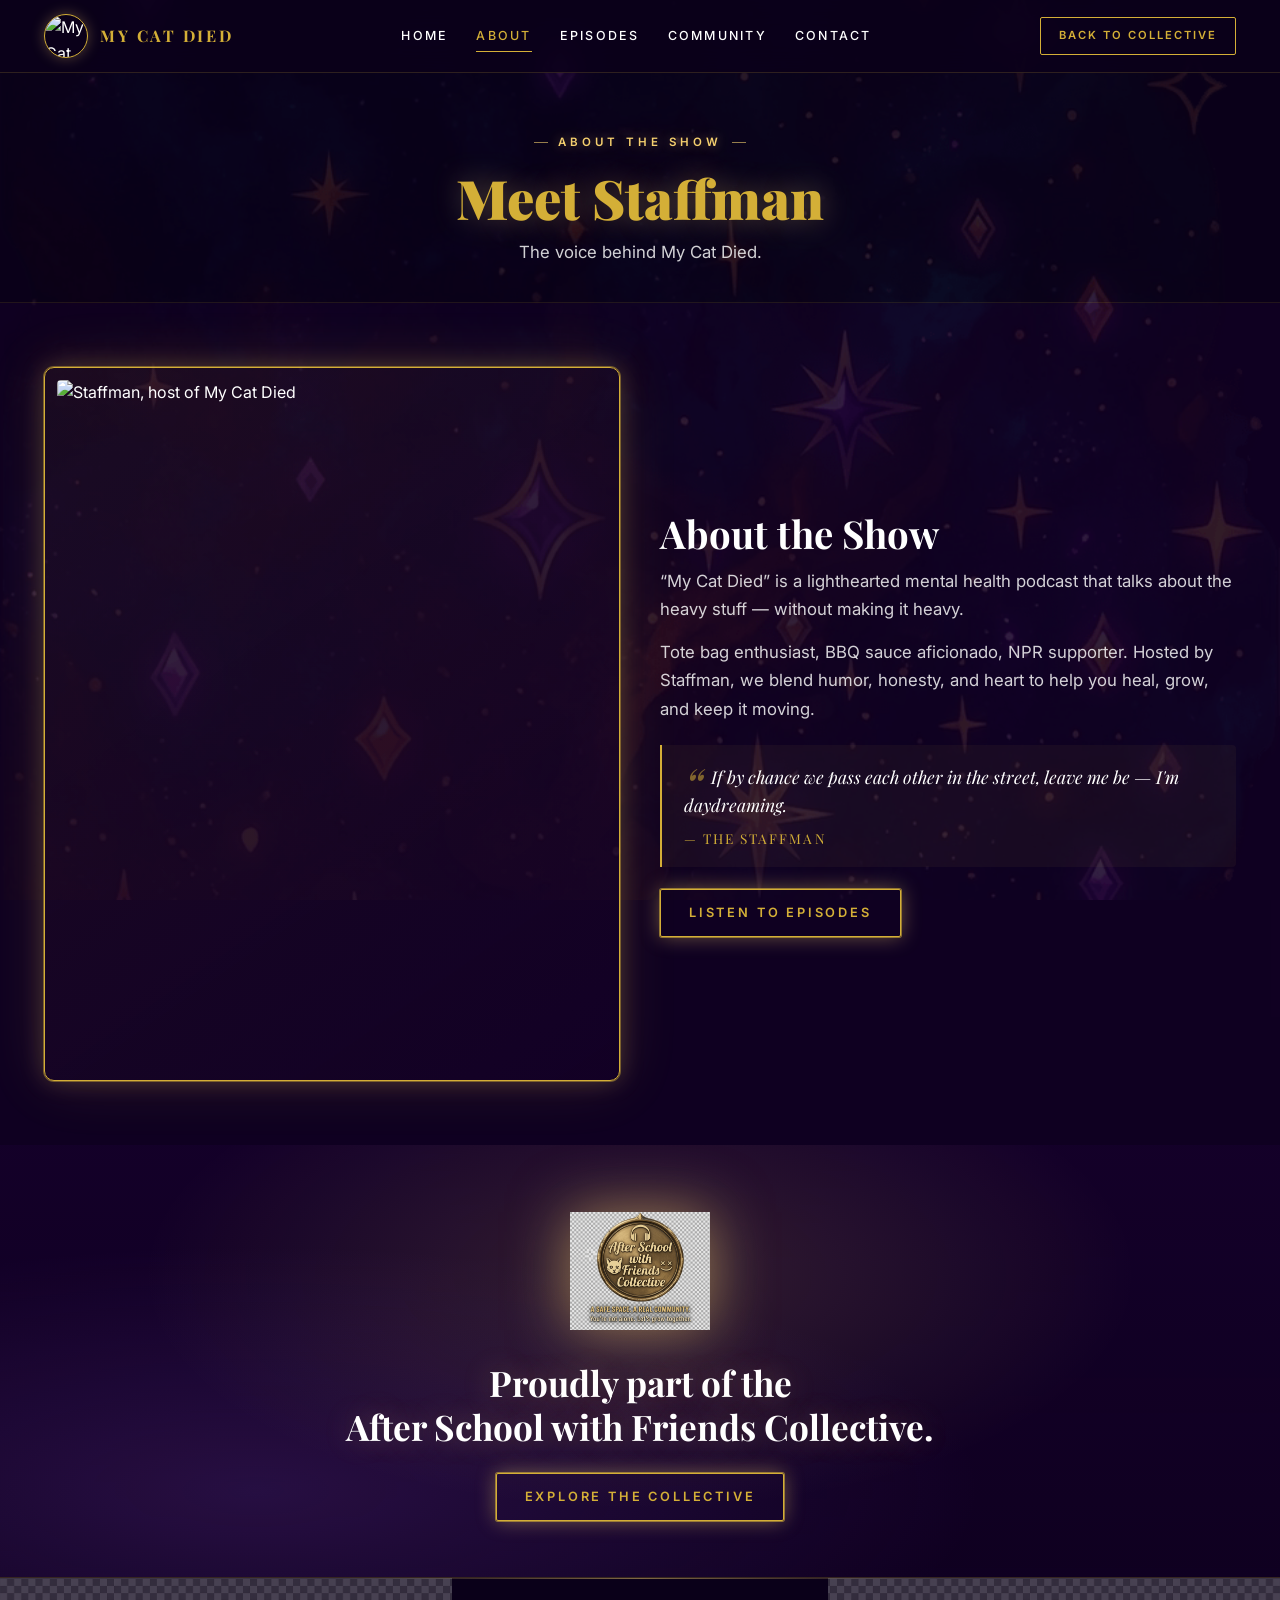
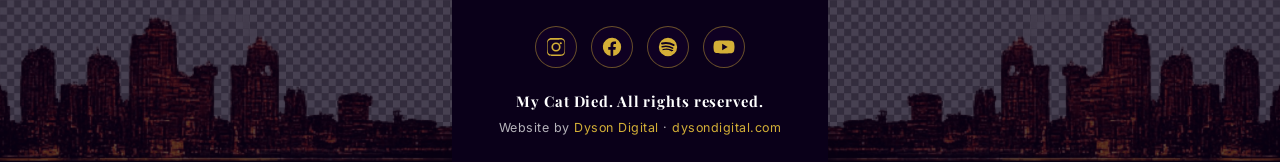
==== commit 1f50d1f6: "Add files via upload" ====
--- a/about.html
+++ b/about.html
@@ -3,10 +3,10 @@
 <head>
   <meta charset="UTF-8" />
   <meta name="viewport" content="width=device-width, initial-scale=1.0" />
-  <meta name="theme-color" content="#140028" />
+  <meta name="theme-color" content="#0b001a" />
 
   <title>About — My Cat Died Podcast</title>
-  <meta name="description" content="Meet Staffman — host of My Cat Died, a lighthearted mental health podcast that talks about the heavy stuff without making it heavy." />
+  <meta name="description" content="Meet Staffman — host of My Cat Died. Tote bag enthusiast, BBQ sauce aficionado, NPR supporter." />
   <meta name="robots" content="index, follow" />
 
   <meta property="og:type" content="website" />
@@ -54,6 +54,9 @@
   </script>
 </head>
 <body>
+
+  <div class="page-bg" aria-hidden="true"></div>
+  <div class="page-overlay" aria-hidden="true"></div>
 
   <header class="site-header" id="siteHeader">
     <div class="container header-inner">
@@ -103,11 +106,11 @@
         <div class="about-text reveal">
           <h2 class="section-title">About the Show</h2>
           <p>&ldquo;My Cat Died&rdquo; is a lighthearted mental health podcast that talks about the heavy stuff &mdash; without making it heavy.</p>
-          <p>Hosted by Staffman, we blend humor, honesty, and heart to help you heal, grow, and keep it moving.</p>
+          <p>Tote bag enthusiast, BBQ sauce aficionado, NPR supporter. Hosted by Staffman, we blend humor, honesty, and heart to help you heal, grow, and keep it moving.</p>
 
           <div class="about-quote">
             <span class="quote-mark" aria-hidden="true">&ldquo;</span>
-            I do this for myself as much as for others. If my journey can be a support for someone else, then it's worth telling.
+            If by chance we pass each other in the street, leave me be — I'm daydreaming.
             <footer class="about-quote-cite">— The Staffman</footer>
           </div>
 
@@ -116,20 +119,28 @@
       </div>
     </section>
 
-    <section class="about-cat">
-      <div class="container about-cat-inner reveal">
-        <img src="images/cat-skeleton.png" alt="" width="240" height="240" loading="lazy" class="cat-skeleton" aria-hidden="true" />
-        <div>
-          <h2 class="section-title">About the Cat</h2>
-          <p>The cat lives on as the spirit of the show — a reminder that even what we lose can become a doorway to something honest, funny, and worth sharing.</p>
-        </div>
+    <section class="proudly proudly-compact">
+      <div class="container proudly-inner reveal">
+        <img class="proudly-stamp" src="images/collective-stamp.png" alt="After School with Friends Collective seal" width="160" height="160" loading="lazy" />
+        <h2 class="proudly-title">Proudly part of the<br/>After School with Friends Collective.</h2>
+        <a href="https://afterschoolspecialpodcast.com/collective.html" class="btn btn-gold btn-glow" target="_blank" rel="noopener">Explore the Collective</a>
       </div>
     </section>
   </main>
 
   <footer class="site-footer">
-    <div class="container">
-      <p class="footer-copy">&copy; 2026 After School Special Podcast. All rights reserved.</p>
+    <div class="footer-cities" aria-hidden="true">
+      <img class="footer-city footer-city-left" src="images/hero-city.png" alt="" loading="lazy" />
+      <img class="footer-city footer-city-right" src="images/hero-city.png" alt="" loading="lazy" />
+    </div>
+    <div class="container footer-inner">
+      <ul class="footer-socials" aria-label="Follow us">
+        <li><a href="https://www.instagram.com/" target="_blank" rel="noopener" aria-label="Instagram"><svg viewBox="0 0 24 24" width="22" height="22" aria-hidden="true"><path fill="currentColor" d="M12 2.2c3.2 0 3.6 0 4.8.1 1.2 0 1.8.2 2.3.4.6.2 1 .5 1.4.9.4.4.7.9.9 1.4.2.5.4 1.1.4 2.3.1 1.2.1 1.6.1 4.7s0 3.5-.1 4.7c0 1.2-.2 1.8-.4 2.3-.2.6-.5 1-.9 1.4-.4.4-.9.7-1.4.9-.5.2-1.1.4-2.3.4-1.2.1-1.6.1-4.8.1s-3.6 0-4.8-.1c-1.2 0-1.8-.2-2.3-.4-.6-.2-1-.5-1.4-.9-.4-.4-.7-.9-.9-1.4-.2-.5-.4-1.1-.4-2.3C2.2 15.5 2.2 15.1 2.2 12s0-3.5.1-4.7c0-1.2.2-1.8.4-2.3.2-.6.5-1 .9-1.4.4-.4.9-.7 1.4-.9.5-.2 1.1-.4 2.3-.4C8.5 2.2 8.9 2.2 12 2.2Zm0 1.8c-3.1 0-3.5 0-4.7.1-1.1 0-1.7.2-2.1.3-.5.2-.9.4-1.3.8-.4.4-.6.8-.8 1.3-.1.4-.3 1-.3 2.1C2.8 9.5 2.8 9.9 2.8 12s0 2.5.1 3.7c0 1.1.2 1.7.3 2.1.2.5.4.9.8 1.3.4.4.8.6 1.3.8.4.1 1 .3 2.1.3 1.2.1 1.6.1 4.7.1s3.5 0 4.7-.1c1.1 0 1.7-.2 2.1-.3.5-.2.9-.4 1.3-.8.4-.4.6-.8.8-1.3.1-.4.3-1 .3-2.1.1-1.2.1-1.6.1-3.7s0-2.5-.1-3.7c0-1.1-.2-1.7-.3-2.1-.2-.5-.4-.9-.8-1.3-.4-.4-.8-.6-1.3-.8-.4-.1-1-.3-2.1-.3C15.5 4 15.1 4 12 4Zm0 3a5 5 0 1 1 0 10 5 5 0 0 1 0-10Zm0 1.8a3.2 3.2 0 1 0 0 6.4 3.2 3.2 0 0 0 0-6.4Zm5.2-2.1a1.2 1.2 0 1 1 0 2.4 1.2 1.2 0 0 1 0-2.4Z"/></svg></a></li>
+        <li><a href="https://www.facebook.com/" target="_blank" rel="noopener" aria-label="Facebook"><svg viewBox="0 0 24 24" width="22" height="22" aria-hidden="true"><path fill="currentColor" d="M22 12a10 10 0 1 0-11.6 9.9v-7H7.9V12h2.5V9.8c0-2.5 1.5-3.9 3.8-3.9 1.1 0 2.2.2 2.2.2v2.5H15c-1.2 0-1.6.7-1.6 1.5V12h2.8l-.5 2.9h-2.4v7A10 10 0 0 0 22 12Z"/></svg></a></li>
+        <li><a href="https://open.spotify.com/show/7yxQ1P6vtBlSaiVeNswRfO" target="_blank" rel="noopener" aria-label="Spotify"><svg viewBox="0 0 24 24" width="22" height="22" aria-hidden="true"><path fill="currentColor" d="M12 2a10 10 0 1 0 10 10A10 10 0 0 0 12 2Zm4.6 14.4a.7.7 0 0 1-1 .2A12 12 0 0 0 7 15.4a.7.7 0 1 1-.4-1.3 13.4 13.4 0 0 1 10.6 1.3.7.7 0 0 1 .4.9Zm1.2-2.7a.9.9 0 0 1-1.2.3 14.6 14.6 0 0 0-10.5-1.5.9.9 0 1 1-.5-1.7A16.4 16.4 0 0 1 17.6 12.5a.9.9 0 0 1 .2 1.2Zm.1-2.8a17.5 17.5 0 0 0-12-1.7 1.1 1.1 0 1 1-.6-2.1 19.7 19.7 0 0 1 13.5 1.9 1.1 1.1 0 0 1-1 1.9Z"/></svg></a></li>
+        <li><a href="https://www.youtube.com/" target="_blank" rel="noopener" aria-label="YouTube"><svg viewBox="0 0 24 24" width="22" height="22" aria-hidden="true"><path fill="currentColor" d="M23 7.6a3 3 0 0 0-2.1-2.1C19.1 5 12 5 12 5s-7.1 0-8.9.5A3 3 0 0 0 1 7.6 31 31 0 0 0 .5 12 31 31 0 0 0 1 16.4a3 3 0 0 0 2.1 2.1C4.9 19 12 19 12 19s7.1 0 8.9-.5a3 3 0 0 0 2.1-2.1A31 31 0 0 0 23.5 12 31 31 0 0 0 23 7.6ZM10 15.5v-7l6 3.5Z"/></svg></a></li>
+      </ul>
+      <p class="footer-copy">My Cat Died. All rights reserved.</p>
       <p class="footer-credit">Website by <a href="https://dysondigital.com/" target="_blank" rel="noopener">Dyson Digital</a> &middot; <a href="https://dysondigital.com/" target="_blank" rel="noopener">dysondigital.com</a></p>
     </div>
   </footer>
--- a/style.css
+++ b/style.css
@@ -1,7 +1,7 @@
 /* =================================================================
    MY CAT DIED — After School with Friends Collective
-   Multi-page external stylesheet
-   Aesthetic: Sci-Fi Pop Art × Art Deco × Neon Glow × Cinematic Poster
+   Refined external stylesheet
+   Aesthetic: Sci-Fi Pop Art × Art Deco × Neon Glow × Poster Composition
    ================================================================= */
 
 /* ---------- Tokens ---------- */
@@ -15,30 +15,29 @@
   --gold-warm:      #b8932e;
   --glow:           #f5d06f;
   --glow-soft:      rgba(245, 208, 111, 0.35);
-  --glow-faint:     rgba(245, 208, 111, 0.12);
 
   --text-light:     #ffffff;
   --text-dark:      #1a0033;
-  --text-muted:     rgba(255, 255, 255, 0.72);
-  --text-muted-2:   rgba(255, 255, 255, 0.55);
+  --text-muted:     rgba(255, 255, 255, 0.82);
+  --text-muted-2:   rgba(255, 255, 255, 0.7);
 
   --font-display:   'Playfair Display', Georgia, serif;
   --font-body:      'Inter', -apple-system, BlinkMacSystemFont, 'Segoe UI', sans-serif;
 
   --max-w:          1240px;
-  --pad-section:    80px;
-  --pad-section-m:  48px;
+  --pad-section:    64px;
+  --pad-section-m:  40px;
   --radius-sm:      4px;
   --radius-md:      10px;
 
-  --glow-gold:      0 0 0 1px rgba(212, 175, 55, 0.4),
-                    0 0 24px rgba(245, 208, 111, 0.18),
-                    0 0 60px rgba(212, 175, 55, 0.12);
+  --glow-gold:      0 0 0 1px rgba(212, 175, 55, 0.45),
+                    0 0 24px rgba(245, 208, 111, 0.22),
+                    0 0 60px rgba(212, 175, 55, 0.14);
   --glow-button:    0 0 0 1px rgba(212, 175, 55, 0.6),
-                    0 0 20px rgba(245, 208, 111, 0.35);
-  --glow-button-hv: 0 0 0 1px rgba(245, 208, 111, 0.9),
-                    0 0 32px rgba(245, 208, 111, 0.6),
-                    0 0 60px rgba(245, 208, 111, 0.3);
+                    0 0 20px rgba(245, 208, 111, 0.4);
+  --glow-button-hv: 0 0 0 1px rgba(245, 208, 111, 0.95),
+                    0 0 32px rgba(245, 208, 111, 0.65),
+                    0 0 60px rgba(245, 208, 111, 0.35);
 
   --ease:           cubic-bezier(0.4, 0, 0.2, 1);
   --header-h:       72px;
@@ -53,11 +52,12 @@
   font-weight: 400;
   line-height: 1.6;
   color: var(--text-light);
-  background: var(--bg-lifted);
+  background: var(--bg-base);
   overflow-x: hidden;
   min-height: 100vh;
   -webkit-font-smoothing: antialiased;
   -moz-osx-font-smoothing: grayscale;
+  position: relative;
 }
 img, video, iframe { display: block; max-width: 100%; }
 a { color: inherit; text-decoration: none; }
@@ -74,12 +74,41 @@
 
 .reveal {
   opacity: 0;
-  transform: translateY(20px);
-  transition: opacity 0.8s var(--ease), transform 0.8s var(--ease);
-}
-.reveal.is-visible {
-  opacity: 1;
-  transform: translateY(0);
+  transform: translateY(16px);
+  transition: opacity 0.7s var(--ease), transform 0.7s var(--ease);
+}
+.reveal.is-visible { opacity: 1; transform: translateY(0); }
+
+/* =================================================================
+   STAR BACKGROUND SYSTEM (visible — not faint)
+   ================================================================= */
+.page-bg {
+  position: fixed;
+  inset: 0;
+  background: url("images/about-stars.png") center/cover no-repeat;
+  background-attachment: fixed;
+  opacity: 0.8;
+  z-index: -2;
+  pointer-events: none;
+  animation: starDrift 90s linear infinite;
+  will-change: transform;
+}
+.page-bg-community {
+  background: url("images/community-background.PNG") center/cover no-repeat;
+  background-attachment: fixed;
+  opacity: 0.85;
+  animation: none;
+}
+.page-overlay {
+  position: fixed;
+  inset: 0;
+  background: rgba(11, 0, 26, 0.6);
+  z-index: -1;
+  pointer-events: none;
+}
+@keyframes starDrift {
+  from { transform: translateY(0); }
+  to   { transform: translateY(-60px); }
 }
 
 /* =================================================================
@@ -101,14 +130,12 @@
   background: rgba(11, 0, 26, 0.95);
   border-bottom-color: rgba(212, 175, 55, 0.3);
 }
-
 .header-inner {
   display: flex;
   align-items: center;
   justify-content: space-between;
   gap: 20px;
 }
-
 .brand {
   display: flex;
   align-items: center;
@@ -120,7 +147,7 @@
   border-radius: 50%;
   border: 1.5px solid var(--gold);
   object-fit: cover;
-  box-shadow: 0 0 14px rgba(245, 208, 111, 0.25);
+  box-shadow: 0 0 14px rgba(245, 208, 111, 0.3);
 }
 .brand-text {
   font-family: var(--font-display);
@@ -129,13 +156,7 @@
   letter-spacing: 0.16em;
   color: var(--gold);
 }
-
-.primary-nav {
-  display: flex;
-  gap: 28px;
-  flex: 1;
-  justify-content: center;
-}
+.primary-nav { display: flex; gap: 28px; flex: 1; justify-content: center; }
 .primary-nav a {
   font-size: 0.78rem;
   font-weight: 500;
@@ -170,16 +191,14 @@
   border: 1px solid var(--gold);
   border-radius: 2px;
   white-space: nowrap;
-  transition: background 0.25s var(--ease),
-              color 0.25s var(--ease),
-              box-shadow 0.25s var(--ease),
-              transform 0.25s var(--ease);
+  transition: background 0.25s var(--ease), color 0.25s var(--ease),
+              box-shadow 0.25s var(--ease), transform 0.25s var(--ease);
   flex-shrink: 0;
 }
 .btn-collective:hover {
   background: var(--gold);
   color: var(--text-dark);
-  box-shadow: 0 0 22px rgba(245, 208, 111, 0.45);
+  box-shadow: 0 0 22px rgba(245, 208, 111, 0.5);
   transform: translateY(-1px);
 }
 
@@ -230,21 +249,20 @@
    ================================================================= */
 .btn {
   display: inline-block;
-  padding: 14px 32px;
-  font-size: 0.82rem;
+  padding: 13px 28px;
+  font-size: 0.8rem;
   font-weight: 600;
   letter-spacing: 0.22em;
   text-transform: uppercase;
   border-radius: 2px;
   border: 1.5px solid transparent;
   white-space: nowrap;
-  transition: transform 0.25s var(--ease),
-              box-shadow 0.3s var(--ease),
-              background 0.25s var(--ease),
-              color 0.25s var(--ease),
+  transition: transform 0.25s var(--ease), box-shadow 0.3s var(--ease),
+              background 0.25s var(--ease), color 0.25s var(--ease),
               border-color 0.25s var(--ease);
 }
-.btn-large { padding: 18px 44px; font-size: 0.88rem; }
+.btn-large { padding: 16px 38px; font-size: 0.86rem; }
+.btn-small { padding: 10px 22px; font-size: 0.72rem; letter-spacing: 0.18em; }
 .btn-gold {
   background: transparent;
   color: var(--gold);
@@ -261,211 +279,141 @@
 .btn-glow { box-shadow: var(--glow-button); }
 
 /* =================================================================
-   HERO — LAYERED CINEMATIC SCENE
+   HERO — bright video, light overlay, text-shadow for legibility
    ================================================================= */
 .hero {
   position: relative;
-  min-height: 100vh;
-  padding-top: var(--header-h);
+  padding-top: calc(var(--header-h) + 24px);
+  padding-bottom: 48px;
+  overflow: hidden;
+  min-height: clamp(620px, 88vh, 900px);
   display: flex;
   align-items: center;
-  overflow: hidden;
-  background: var(--bg-base);
-}
-
-.hero-scene {
+}
+
+/* Light overlay only (per spec) */
+.hero-overlay {
   position: absolute;
   inset: 0;
-  z-index: 0;
+  background: rgba(11, 0, 26, 0.2);
+  z-index: 1;
+  pointer-events: none;
+}
+
+/* Floating ships */
+.hero-ships {
+  position: absolute;
+  inset: 0;
+  z-index: 2;
   pointer-events: none;
   overflow: hidden;
 }
-.hero-scene .layer {
+.ship {
   position: absolute;
   display: block;
   pointer-events: none;
   will-change: transform;
 }
-
-/* L1 — Sky background */
-.layer-bg {
-  top: 0; left: -2%;
-  width: 104%;
-  height: 100%;
-  object-fit: cover;
-  animation: drift-bg 60s ease-in-out infinite alternate;
-}
-@keyframes drift-bg {
-  from { transform: translateX(0); }
-  to   { transform: translateX(-2%); }
-}
-
-/* L2 — City deepest */
-.layer-city-1 {
-  bottom: 0; left: -3%;
-  width: 106%;
-  opacity: 0.85;
-  animation: drift-city-1 70s ease-in-out infinite alternate;
-}
-@keyframes drift-city-1 {
-  from { transform: translateX(0); }
-  to   { transform: translateX(2%); }
-}
-
-/* L3 — City mid */
-.layer-city-2 {
-  bottom: 0; left: -4%;
-  width: 108%;
-  opacity: 0.95;
-  animation: drift-city-2 50s ease-in-out infinite alternate;
-}
-@keyframes drift-city-2 {
-  from { transform: translateX(0); }
-  to   { transform: translateX(-2.5%); }
-}
-
-/* L4 — City near */
-.layer-city-3 {
-  bottom: 0; left: -5%;
-  width: 110%;
-  animation: drift-city-3 40s ease-in-out infinite alternate;
-}
-@keyframes drift-city-3 {
-  from { transform: translateX(0); }
-  to   { transform: translateX(3%); }
-}
-
-/* L5 — Palms */
-.layer-palms {
-  bottom: 0; right: -2%;
-  width: 50%;
-  max-width: 700px;
-  transform-origin: bottom center;
-  animation: sway 8s ease-in-out infinite;
-}
-@keyframes sway {
-  0%, 100% { transform: rotate(-0.6deg); }
-  50%      { transform: rotate(0.6deg); }
-}
-
-/* L6 — Spaceship */
-.layer-ship {
+.ship-1 {
   top: 12%;
   left: 8%;
-  width: 18%;
-  max-width: 240px;
-  min-width: 90px;
-  filter: drop-shadow(0 0 18px rgba(245, 208, 111, 0.4));
-  animation: ship-float 12s ease-in-out infinite;
-}
-@keyframes ship-float {
-  0%   { transform: translate(0, 0); }
-  25%  { transform: translate(8px, -6px); }
-  50%  { transform: translate(0, -10px); }
-  75%  { transform: translate(-8px, -4px); }
-  100% { transform: translate(0, 0); }
-}
-
-/* L7 — Glow halo behind subject */
-.layer-glow {
-  position: absolute;
-  bottom: 0;
-  right: 0;
-  width: 70%;
-  height: 90%;
-  background:
-    radial-gradient(ellipse at 60% 40%,
-      rgba(245, 208, 111, 0.28) 0%,
-      rgba(212, 175, 55, 0.15) 30%,
-      transparent 60%);
-  filter: blur(20px);
-  animation: glow-pulse 5s ease-in-out infinite;
-}
-@keyframes glow-pulse {
-  0%, 100% { opacity: 0.7; }
-  50%      { opacity: 1; }
-}
-
-/* L8 — Foreground host + cat */
-.layer-foreground {
-  bottom: 0;
-  right: 0;
-  width: 58%;
-  max-width: 820px;
-  min-width: 320px;
+  width: 11%;
+  max-width: 160px;
+  min-width: 70px;
+  opacity: 0.85;
+  filter: drop-shadow(0 0 16px rgba(245, 208, 111, 0.45));
+  animation: ship-drift-1 14s ease-in-out infinite;
+}
+@keyframes ship-drift-1 {
+  0%, 100% { transform: translate(0, 0); }
+  25%      { transform: translate(10px, -8px); }
+  50%      { transform: translate(0, -14px); }
+  75%      { transform: translate(-8px, -6px); }
+}
+.ship-2 {
+  top: 8%;
+  right: 22%;
+  width: 9%;
+  max-width: 130px;
+  min-width: 60px;
+  opacity: 0.7;
+  filter: drop-shadow(0 0 12px rgba(245, 208, 111, 0.4));
+  animation: ship-drift-2 18s ease-in-out infinite;
+}
+@keyframes ship-drift-2 {
+  0%, 100% { transform: translate(0, 0) rotate(-2deg); }
+  33%      { transform: translate(-12px, 6px) rotate(-1deg); }
+  66%      { transform: translate(8px, -8px) rotate(-3deg); }
+}
+.ship-3 {
+  top: 24%;
+  right: 6%;
+  width: 7.5%;
+  max-width: 110px;
+  min-width: 50px;
+  opacity: 0.6;
+  filter: drop-shadow(0 0 10px rgba(245, 208, 111, 0.4));
+  animation: ship-drift-3 22s ease-in-out infinite;
+}
+@keyframes ship-drift-3 {
+  0%, 100% { transform: translate(0, 0); }
+  50%      { transform: translate(-16px, -10px); }
+}
+
+/* Hero grid — text left, video right */
+.hero-grid {
+  position: relative;
+  z-index: 3;
+  display: grid;
+  grid-template-columns: 1fr 1.05fr;
+  gap: 40px;
+  align-items: center;
+}
+
+.hero-text {
+  animation: fadeUp 1.1s var(--ease) both;
+}
+@keyframes fadeUp {
+  from { opacity: 0; transform: translateY(20px); }
+  to   { opacity: 1; transform: translateY(0); }
+}
+/* Spec: text-shadow for legibility instead of darkening the video */
+.hero-text {
+  text-shadow: 0 4px 20px rgba(0, 0, 0, 0.8);
+}
+
+.hero-logo {
+  width: 220px;
   height: auto;
-  transform-origin: bottom center;
-  animation: foreground-breathe 7s ease-in-out infinite;
-}
-@keyframes foreground-breathe {
-  0%, 100% { transform: translateY(0) scale(1); }
-  50%      { transform: translateY(-4px) scale(1.012); }
-}
-
-/* Subtle bottom-edge fade so layers blend into next section */
-.hero::after {
-  content: "";
-  position: absolute;
-  bottom: 0; left: 0; right: 0;
-  height: 80px;
-  background: linear-gradient(180deg, transparent, var(--bg-base));
-  z-index: 9;
-  pointer-events: none;
-}
-
-/* Hero content */
-.hero-content {
-  position: relative;
-  z-index: 10;
-  width: 100%;
-  padding: 60px 0 80px;
-}
-.hero-copy {
-  max-width: 580px;
-  animation: fadeUp 1.2s var(--ease) both;
-}
-@keyframes fadeUp {
-  from { opacity: 0; transform: translateY(24px); }
-  to   { opacity: 1; transform: translateY(0); }
-}
-
-.hero-logo {
-  width: 240px;
-  height: auto;
-  margin-bottom: 24px;
-  filter: drop-shadow(0 0 20px rgba(245, 208, 111, 0.4));
-}
-
+  margin-bottom: 18px;
+  filter: drop-shadow(0 0 20px rgba(245, 208, 111, 0.45));
+}
 .hero-title {
   font-family: var(--font-display);
   font-weight: 900;
-  font-size: clamp(2.6rem, 7vw, 5.5rem);
+  font-size: clamp(2.6rem, 6.5vw, 5rem);
   letter-spacing: 0.02em;
   line-height: 0.95;
-  margin: 0 0 14px;
-  color: var(--gold);
-  text-shadow:
-    0 0 40px rgba(245, 208, 111, 0.45),
-    0 4px 18px rgba(0, 0, 0, 0.6);
-}
-
+  margin: 0 0 12px;
+  color: var(--gold);
+  text-shadow: 0 0 40px rgba(245, 208, 111, 0.5),
+               0 4px 18px rgba(0, 0, 0, 0.7);
+}
 .hero-tagline {
   font-family: var(--font-display);
   font-style: italic;
   font-weight: 400;
-  font-size: clamp(1.1rem, 2.4vw, 1.6rem);
+  font-size: clamp(1.1rem, 2.4vw, 1.5rem);
   color: var(--glow);
-  margin: 0 0 32px;
-  text-shadow: 0 2px 12px rgba(0, 0, 0, 0.5);
-}
-
+  margin: 0 0 28px;
+  text-shadow: 0 4px 16px rgba(0, 0, 0, 0.7);
+}
 .hero-ctas {
   display: flex;
   align-items: center;
   flex-wrap: wrap;
-  gap: 18px;
-}
-
+  gap: 16px;
+}
 .platform-icons {
   display: flex;
   gap: 10px;
@@ -481,27 +429,172 @@
   height: 42px;
   border-radius: 50%;
   background: rgba(11, 0, 26, 0.55);
-  border: 1px solid rgba(212, 175, 55, 0.5);
-  color: var(--gold);
-  transition: transform 0.25s var(--ease),
-              color 0.25s var(--ease),
-              border-color 0.25s var(--ease),
-              box-shadow 0.25s var(--ease);
+  border: 1px solid rgba(212, 175, 55, 0.55);
+  color: var(--gold);
+  transition: transform 0.25s var(--ease), color 0.25s var(--ease),
+              border-color 0.25s var(--ease), box-shadow 0.25s var(--ease);
 }
 .platform-icons a:hover {
   color: var(--glow);
   border-color: var(--glow);
   transform: translateY(-2px);
-  box-shadow: 0 0 18px rgba(245, 208, 111, 0.5);
-}
-
-/* =================================================================
-   SECTION HEADS (reused)
-   ================================================================= */
-.section-head {
+  box-shadow: 0 0 18px rgba(245, 208, 111, 0.55);
+}
+
+/* =================================================================
+   HERO VIDEO — bright, contained, responsive (per spec)
+   ================================================================= */
+.hero-video-wrapper {
+  width: 100%;
+  max-width: 1100px;
+  margin: 0 auto;
+  display: flex;
+  justify-content: center;
+  align-items: center;
+  position: relative;
+}
+.hero-video-glow {
+  position: absolute;
+  inset: -10%;
+  background: radial-gradient(ellipse at center,
+    rgba(245, 208, 111, 0.32) 0%,
+    rgba(212, 175, 55, 0.18) 35%,
+    transparent 70%);
+  filter: blur(20px);
+  animation: glow-pulse 5s ease-in-out infinite;
+  pointer-events: none;
+  z-index: -1;
+}
+@keyframes glow-pulse {
+  0%, 100% { opacity: 0.7; }
+  50%      { opacity: 1; }
+}
+.hero-video {
+  width: 100%;
+  max-width: 900px;
+  display: block;
+  margin: 0 auto;
+  /* Per spec: brighten, don't darken */
+  filter: brightness(1.2) contrast(1.1) saturate(1.1);
+  border-radius: var(--radius-md);
+}
+
+/* =================================================================
+   2. PODCAST STRIP
+   ================================================================= */
+.description {
+  padding: 56px 0 40px;
+  background:
+    radial-gradient(ellipse at 50% 0%, rgba(212, 175, 55, 0.1), transparent 50%),
+    rgba(20, 0, 40, 0.6);
   text-align: center;
-  margin-bottom: 40px;
-}
+  position: relative;
+  z-index: 1;
+}
+.description-title {
+  font-family: var(--font-display);
+  font-weight: 700;
+  font-size: clamp(1.4rem, 3.4vw, 2.1rem);
+  margin: 0 0 12px;
+  color: var(--gold);
+  letter-spacing: 0.04em;
+  text-transform: uppercase;
+}
+.description-sub {
+  margin: 0 auto;
+  font-size: 1.05rem;
+  color: var(--text-muted);
+  max-width: 720px;
+  line-height: 1.65;
+  font-style: italic;
+}
+
+/* =================================================================
+   3. THREE-COLUMN GRID
+   ================================================================= */
+.trio {
+  padding: 48px 0 72px;
+  position: relative;
+  z-index: 1;
+  background:
+    radial-gradient(ellipse at 0% 50%, rgba(107, 58, 160, 0.18), transparent 50%),
+    radial-gradient(ellipse at 100% 50%, rgba(245, 208, 111, 0.06), transparent 50%),
+    rgba(20, 0, 40, 0.6);
+}
+.trio-grid {
+  list-style: none;
+  margin: 0;
+  padding: 0;
+  display: grid;
+  grid-template-columns: repeat(3, 1fr);
+  gap: 24px;
+}
+.trio-card {
+  display: flex;
+  flex-direction: column;
+  align-items: center;
+  text-align: center;
+  padding: 32px 24px 28px;
+  background: linear-gradient(145deg, rgba(212, 175, 55, 0.06), rgba(11, 0, 26, 0.7));
+  border: 1px solid var(--gold);
+  border-radius: var(--radius-md);
+  box-shadow: 0 0 0 1px rgba(212, 175, 55, 0.18),
+              0 0 28px rgba(245, 208, 111, 0.08);
+  transition: transform 0.3s var(--ease),
+              border-color 0.3s var(--ease),
+              box-shadow 0.3s var(--ease);
+}
+.trio-card:hover {
+  transform: translateY(-4px);
+  border-color: var(--glow);
+  box-shadow: 0 0 0 1px rgba(245, 208, 111, 0.5),
+              0 0 36px rgba(245, 208, 111, 0.3),
+              0 0 80px rgba(212, 175, 55, 0.18);
+}
+.trio-art {
+  height: 130px;
+  display: flex;
+  align-items: center;
+  justify-content: center;
+  margin-bottom: 16px;
+}
+.trio-art img {
+  max-height: 130px;
+  width: auto;
+  object-fit: contain;
+  filter: drop-shadow(0 0 18px rgba(245, 208, 111, 0.4));
+}
+.trio-card-center .trio-art img {
+  animation: stamp-float 5s ease-in-out infinite;
+}
+.trio-title {
+  font-family: var(--font-display);
+  font-weight: 700;
+  font-size: 1.35rem;
+  margin: 0 0 8px;
+  color: var(--gold);
+  letter-spacing: 0.03em;
+}
+.trio-text {
+  margin: 0 0 18px;
+  font-size: 0.95rem;
+  color: var(--text-muted);
+  line-height: 1.6;
+  flex: 1;
+}
+
+/* =================================================================
+   FEATURED EPISODE
+   ================================================================= */
+.featured {
+  padding: var(--pad-section) 0;
+  background:
+    radial-gradient(ellipse at 80% 100%, rgba(107, 58, 160, 0.18), transparent 50%),
+    rgba(11, 0, 26, 0.5);
+  position: relative;
+  z-index: 1;
+}
+.section-head { text-align: center; margin-bottom: 32px; }
 .section-kicker {
   display: inline-block;
   font-size: 0.72rem;
@@ -509,10 +602,10 @@
   letter-spacing: 0.35em;
   text-transform: uppercase;
   color: var(--glow);
-  margin-bottom: 14px;
+  margin-bottom: 10px;
   position: relative;
   padding: 0 24px;
-  text-shadow: 0 0 12px rgba(245, 208, 111, 0.4);
+  text-shadow: 0 0 12px rgba(245, 208, 111, 0.45);
 }
 .section-kicker::before,
 .section-kicker::after {
@@ -528,9 +621,9 @@
 .section-title {
   font-family: var(--font-display);
   font-weight: 700;
-  font-size: clamp(1.8rem, 4vw, 2.5rem);
+  font-size: clamp(1.7rem, 3.8vw, 2.4rem);
   line-height: 1.15;
-  margin: 0 0 14px;
+  margin: 0 0 12px;
   color: var(--text-light);
 }
 .section-sub {
@@ -538,45 +631,9 @@
   color: var(--text-muted);
   max-width: 620px;
   margin: 0 auto;
-  line-height: 1.7;
-}
-
-/* =================================================================
-   2. DESCRIPTION (homepage band)
-   ================================================================= */
-.description {
-  padding: var(--pad-section) 0;
-  background:
-    radial-gradient(ellipse at 50% 0%, rgba(212, 175, 55, 0.08), transparent 50%),
-    var(--bg-lifted);
-  text-align: center;
-}
-.description-title {
-  font-family: var(--font-display);
-  font-weight: 700;
-  font-size: clamp(1.5rem, 3.5vw, 2.2rem);
-  margin: 0 0 18px;
-  color: var(--gold);
-  letter-spacing: 0.04em;
-  text-transform: uppercase;
-}
-.description-sub {
-  margin: 6px auto;
-  font-size: 1.05rem;
-  color: var(--text-muted);
-  max-width: 720px;
-  line-height: 1.7;
-}
-
-/* =================================================================
-   3. FEATURED EPISODE
-   ================================================================= */
-.featured {
-  padding: var(--pad-section) 0;
-  background:
-    radial-gradient(ellipse at 80% 100%, rgba(107, 58, 160, 0.18), transparent 50%),
-    var(--bg-secondary);
-}
+  line-height: 1.65;
+}
+
 .featured-frame {
   max-width: 860px;
   margin: 0 auto;
@@ -585,10 +642,15 @@
   border: 1px solid var(--gold);
   border-radius: var(--radius-md);
   box-shadow: var(--glow-gold);
-}
-.featured-frame-spacer {
-  margin-top: 56px;
-}
+  transition: box-shadow 0.3s var(--ease), transform 0.3s var(--ease);
+}
+.featured-frame:hover {
+  transform: translateY(-2px);
+  box-shadow: 0 0 0 1px rgba(245, 208, 111, 0.6),
+              0 0 32px rgba(245, 208, 111, 0.32),
+              0 0 80px rgba(212, 175, 55, 0.18);
+}
+.featured-frame-spacer { margin-top: 48px; }
 .spotify-embed {
   width: 100%;
   border: 0;
@@ -598,41 +660,33 @@
 }
 
 /* =================================================================
-   4. PROUDLY PART OF
+   PROUDLY PART OF
    ================================================================= */
 .proudly {
-  padding: calc(var(--pad-section) + 20px) 0;
+  padding: var(--pad-section) 0;
   background:
-    radial-gradient(ellipse at 50% 30%, rgba(245, 208, 111, 0.12), transparent 55%),
+    radial-gradient(ellipse at 50% 30%, rgba(245, 208, 111, 0.14), transparent 55%),
     radial-gradient(ellipse at 20% 80%, rgba(107, 58, 160, 0.25), transparent 50%),
-    linear-gradient(180deg, var(--bg-secondary), var(--bg-lifted));
+    linear-gradient(180deg, rgba(26, 0, 51, 0.6), rgba(20, 0, 40, 0.5));
   position: relative;
   overflow: hidden;
   text-align: center;
-}
-.proudly-watermark {
-  position: absolute;
-  top: 50%; left: 50%;
-  transform: translate(-50%, -50%);
-  width: 90%;
-  max-width: 700px;
-  height: auto;
-  opacity: 0.05;
-  pointer-events: none;
-  filter: brightness(2);
-}
+  z-index: 1;
+}
+.proudly-compact { padding: 56px 0; }
 .proudly-inner {
   position: relative;
   z-index: 1;
   max-width: 720px;
 }
 .proudly-stamp {
-  width: 180px; height: 180px;
-  margin: 0 auto 32px;
+  width: 170px; height: 170px;
+  margin: 0 auto 24px;
   object-fit: contain;
-  filter: drop-shadow(0 0 30px rgba(245, 208, 111, 0.5));
+  filter: drop-shadow(0 0 30px rgba(245, 208, 111, 0.55));
   animation: stamp-float 5s ease-in-out infinite;
 }
+.proudly-compact .proudly-stamp { width: 140px; height: 140px; margin-bottom: 20px; }
 @keyframes stamp-float {
   0%, 100% { transform: translateY(0); }
   50%      { transform: translateY(-6px); }
@@ -640,29 +694,24 @@
 .proudly-title {
   font-family: var(--font-display);
   font-weight: 700;
-  font-size: clamp(1.6rem, 4vw, 2.4rem);
-  margin: 0 0 18px;
+  font-size: clamp(1.5rem, 3.6vw, 2.2rem);
+  margin: 0 0 24px;
   color: var(--text-light);
-  text-shadow: 0 0 30px rgba(245, 208, 111, 0.25);
-  line-height: 1.2;
-}
-.proudly-text {
-  font-size: 1.05rem;
-  color: var(--text-muted);
-  margin: 0 auto 32px;
-  max-width: 540px;
-  line-height: 1.7;
-}
-
-/* =================================================================
-   5. QUOTE
+  text-shadow: 0 0 30px rgba(245, 208, 111, 0.3);
+  line-height: 1.25;
+}
+
+/* =================================================================
+   QUOTE
    ================================================================= */
 .quote-section {
-  padding: calc(var(--pad-section) + 10px) 0;
+  padding: 72px 0;
   background:
-    radial-gradient(ellipse at 50% 50%, rgba(212, 175, 55, 0.06), transparent 60%),
-    var(--bg-base);
+    radial-gradient(ellipse at 50% 50%, rgba(212, 175, 55, 0.08), transparent 60%),
+    rgba(11, 0, 26, 0.5);
   text-align: center;
+  position: relative;
+  z-index: 1;
 }
 .quote-section .container {
   display: flex;
@@ -674,28 +723,30 @@
   font-family: var(--font-display);
   font-style: italic;
   font-weight: 700;
-  font-size: clamp(1.4rem, 3.6vw, 2.4rem);
-  line-height: 1.45;
+  font-size: clamp(1.4rem, 3.4vw, 2.3rem);
+  line-height: 1.4;
   margin: 0;
   color: var(--gold);
   max-width: 880px;
-  text-shadow: 0 0 24px rgba(245, 208, 111, 0.3);
+  text-shadow: 0 0 24px rgba(245, 208, 111, 0.35);
 }
 .quote-stars {
   font-size: 1.6rem;
   color: var(--gold);
-  text-shadow: 0 0 16px rgba(245, 208, 111, 0.6);
-}
-
-/* =================================================================
-   FOOTER (matches collective site)
+  text-shadow: 0 0 16px rgba(245, 208, 111, 0.7);
+}
+
+/* =================================================================
+   ENHANCED FOOTER — cities flanking, socials, stars background
    ================================================================= */
 .site-footer {
-  background: var(--bg-base);
-  padding: 36px 0 32px;
-  border-top: 1px solid rgba(212, 175, 55, 0.18);
+  position: relative;
+  padding: 48px 0 24px;
+  background: rgba(11, 0, 26, 0.7);
+  border-top: 1px solid rgba(212, 175, 55, 0.22);
   text-align: center;
-  position: relative;
+  overflow: hidden;
+  z-index: 1;
 }
 .site-footer::before {
   content: "";
@@ -708,11 +759,68 @@
   background: linear-gradient(90deg, transparent, var(--glow), transparent);
   opacity: 0.5;
 }
+
+.footer-cities {
+  position: absolute;
+  inset: 0;
+  pointer-events: none;
+  overflow: hidden;
+  opacity: 0.35;
+}
+.footer-city {
+  position: absolute;
+  bottom: 0;
+  width: 50%;
+  max-width: 580px;
+  height: auto;
+}
+.footer-city-left  { left: -10%; }
+.footer-city-right {
+  right: -10%;
+  transform: scaleX(-1);
+}
+
+.footer-inner {
+  position: relative;
+  z-index: 2;
+}
+
+.footer-socials {
+  list-style: none;
+  margin: 0 auto 22px;
+  padding: 0;
+  display: flex;
+  justify-content: center;
+  gap: 14px;
+}
+.footer-socials a {
+  display: inline-flex;
+  align-items: center;
+  justify-content: center;
+  width: 42px;
+  height: 42px;
+  border-radius: 50%;
+  background: rgba(20, 0, 40, 0.6);
+  border: 1px solid rgba(212, 175, 55, 0.45);
+  color: var(--gold);
+  transition: transform 0.25s var(--ease), color 0.25s var(--ease),
+              border-color 0.25s var(--ease), box-shadow 0.25s var(--ease);
+}
+.footer-socials a:hover {
+  color: var(--glow);
+  border-color: var(--glow);
+  transform: translateY(-3px);
+  box-shadow: 0 0 20px rgba(245, 208, 111, 0.5);
+}
+
 .footer-copy {
-  margin: 0 0 6px;
-  font-size: 0.86rem;
+  margin: 0 0 4px;
+  font-size: 0.92rem;
   letter-spacing: 0.04em;
-  color: var(--text-muted);
+  color: var(--text-light);
+  font-family: var(--font-display);
+  font-weight: 700;
+  letter-spacing: 0.06em;
 }
 .footer-credit {
   margin: 0;
@@ -726,39 +834,37 @@
 }
 .footer-credit a:hover {
   color: var(--glow);
-  text-shadow: 0 0 12px rgba(245, 208, 111, 0.5);
-}
-
-/* =================================================================
-   PAGE HERO (about, episodes, community, contact)
+  text-shadow: 0 0 12px rgba(245, 208, 111, 0.6);
+}
+
+/* =================================================================
+   PAGE HERO (about / episodes / community / contact)
    ================================================================= */
 .page-hero {
-  padding-top: calc(var(--header-h) + 64px);
-  padding-bottom: 48px;
+  padding-top: calc(var(--header-h) + 56px);
+  padding-bottom: 36px;
   text-align: center;
-  background:
-    radial-gradient(ellipse at 50% 0%, rgba(245, 208, 111, 0.1), transparent 55%),
-    radial-gradient(ellipse at 0% 100%, rgba(107, 58, 160, 0.18), transparent 50%),
-    var(--bg-lifted);
-  border-bottom: 1px solid rgba(212, 175, 55, 0.1);
+  background: rgba(11, 0, 26, 0.5);
+  border-bottom: 1px solid rgba(212, 175, 55, 0.12);
+  position: relative;
+  z-index: 1;
 }
 .page-title {
   font-family: var(--font-display);
   font-weight: 900;
-  font-size: clamp(2.2rem, 5.5vw, 3.6rem);
+  font-size: clamp(2.2rem, 5.2vw, 3.4rem);
   line-height: 1.05;
-  margin: 12px 0 14px;
-  color: var(--gold);
-  text-shadow: 0 0 30px rgba(245, 208, 111, 0.3);
+  margin: 8px 0 12px;
+  color: var(--gold);
+  text-shadow: 0 0 30px rgba(245, 208, 111, 0.35);
 }
 .page-sub {
   font-size: 1.05rem;
   color: var(--text-muted);
   max-width: 640px;
   margin: 0 auto;
-  line-height: 1.7;
-}
-
+  line-height: 1.65;
+}
 .page-hero-mic-inner {
   display: flex;
   align-items: center;
@@ -769,7 +875,7 @@
 }
 .page-hero-mic-inner > div { text-align: left; }
 .page-hero-icon {
-  filter: drop-shadow(0 0 24px rgba(245, 208, 111, 0.5));
+  filter: drop-shadow(0 0 24px rgba(245, 208, 111, 0.55));
   animation: stamp-float 5s ease-in-out infinite;
 }
 
@@ -778,21 +884,21 @@
    ================================================================= */
 .about-section {
   padding: var(--pad-section) 0;
-  background:
-    radial-gradient(ellipse at 100% 30%, rgba(107, 58, 160, 0.18), transparent 50%),
-    var(--bg-lifted);
+  background: rgba(20, 0, 40, 0.55);
+  position: relative;
+  z-index: 1;
 }
 .about-grid {
   display: grid;
   grid-template-columns: 1fr 1fr;
-  gap: 56px;
+  gap: 40px;
   align-items: center;
 }
 .about-image-frame {
   position: relative;
   border: 1px solid var(--gold);
   border-radius: var(--radius-md);
-  padding: 14px;
+  padding: 12px;
   background: linear-gradient(145deg, rgba(212, 175, 55, 0.06), rgba(20, 0, 40, 0.6));
   box-shadow: var(--glow-gold);
 }
@@ -805,28 +911,27 @@
 .about-text p {
   font-size: 1.05rem;
   color: var(--text-muted);
-  line-height: 1.75;
-  margin: 0 0 16px;
+  line-height: 1.7;
+  margin: 0 0 14px;
 }
 .about-quote {
-  margin: 28px 0;
-  padding: 22px 24px;
+  margin: 22px 0;
+  padding: 18px 22px;
   border-left: 2px solid var(--gold);
-  background: rgba(212, 175, 55, 0.04);
+  background: rgba(212, 175, 55, 0.05);
   border-radius: 0 var(--radius-sm) var(--radius-sm) 0;
   font-family: var(--font-display);
   font-style: italic;
   font-size: 1.1rem;
   color: var(--text-light);
-  line-height: 1.6;
-  position: relative;
+  line-height: 1.55;
 }
 .about-quote .quote-mark {
   font-family: var(--font-display);
   font-size: 3rem;
   line-height: 0;
   color: var(--gold);
-  opacity: 0.5;
+  opacity: 0.55;
   vertical-align: -0.4em;
   margin-right: 4px;
 }
@@ -839,60 +944,31 @@
   text-transform: uppercase;
 }
 
-.about-cat {
-  padding: var(--pad-section) 0;
-  background:
-    radial-gradient(ellipse at 30% 70%, rgba(245, 208, 111, 0.08), transparent 50%),
-    var(--bg-secondary);
-}
-.about-cat-inner {
-  display: flex;
-  align-items: center;
-  gap: 40px;
-  flex-wrap: wrap;
-  justify-content: center;
-  text-align: center;
-}
-.about-cat-inner > div {
-  max-width: 540px;
-  text-align: left;
-}
-.cat-skeleton {
-  filter: drop-shadow(0 0 24px rgba(245, 208, 111, 0.4));
-  flex-shrink: 0;
-}
-.about-cat-inner p {
-  font-size: 1.05rem;
-  color: var(--text-muted);
-  line-height: 1.75;
-  margin: 0;
-}
-
 /* =================================================================
    EPISODES PAGE
    ================================================================= */
 .episodes {
   padding: var(--pad-section) 0;
-  background:
-    radial-gradient(ellipse at 0% 50%, rgba(107, 58, 160, 0.18), transparent 50%),
-    var(--bg-lifted);
+  background: rgba(20, 0, 40, 0.55);
+  position: relative;
+  z-index: 1;
 }
 .episode-list {
   list-style: none;
-  margin: 0 auto 48px;
+  margin: 0 auto;
   padding: 0;
   max-width: 860px;
   display: flex;
   flex-direction: column;
-  gap: 16px;
+  gap: 14px;
 }
 .episode-card {
   display: flex;
   align-items: center;
-  gap: 20px;
-  padding: 18px 22px;
-  background: linear-gradient(145deg, rgba(212, 175, 55, 0.05), rgba(20, 0, 40, 0.6));
-  border: 1px solid rgba(212, 175, 55, 0.3);
+  gap: 18px;
+  padding: 16px 20px;
+  background: linear-gradient(145deg, rgba(212, 175, 55, 0.05), rgba(11, 0, 26, 0.7));
+  border: 1px solid rgba(212, 175, 55, 0.32);
   border-radius: var(--radius-md);
   transition: transform 0.25s var(--ease),
               border-color 0.25s var(--ease),
@@ -901,7 +977,7 @@
 .episode-card:hover {
   transform: translateY(-2px);
   border-color: var(--gold);
-  box-shadow: 0 0 24px rgba(245, 208, 111, 0.2);
+  box-shadow: 0 0 24px rgba(245, 208, 111, 0.25);
 }
 .episode-icon {
   flex-shrink: 0;
@@ -911,14 +987,23 @@
 .episode-title {
   font-family: var(--font-display);
   font-weight: 700;
-  font-size: 1.2rem;
+  font-size: 1.18rem;
   margin: 0 0 4px;
   color: var(--gold);
+  line-height: 1.25;
 }
 .episode-desc {
-  margin: 0;
+  margin: 0 0 6px;
   font-size: 0.92rem;
   color: var(--text-muted);
+  line-height: 1.5;
+}
+.episode-stamp {
+  margin: 0;
+  font-size: 0.72rem;
+  letter-spacing: 0.18em;
+  text-transform: uppercase;
+  color: var(--glow);
 }
 .episode-play {
   flex-shrink: 0;
@@ -930,16 +1015,18 @@
   border: 1.5px solid var(--gold);
   color: var(--gold);
   background: rgba(11, 0, 26, 0.5);
-  transition: background 0.25s var(--ease),
-              color 0.25s var(--ease),
-              transform 0.25s var(--ease),
-              box-shadow 0.25s var(--ease);
+  transition: background 0.25s var(--ease), color 0.25s var(--ease),
+              transform 0.25s var(--ease), box-shadow 0.25s var(--ease);
 }
 .episode-play:hover {
   background: var(--gold);
   color: var(--text-dark);
   transform: scale(1.08);
-  box-shadow: 0 0 22px rgba(245, 208, 111, 0.55);
+  box-shadow: 0 0 22px rgba(245, 208, 111, 0.6);
+}
+.episodes-more {
+  text-align: center;
+  margin: 36px 0 0;
 }
 
 /* =================================================================
@@ -947,26 +1034,23 @@
    ================================================================= */
 .community-grid-section {
   padding: var(--pad-section) 0;
-  background:
-    radial-gradient(ellipse at 100% 0%, rgba(107, 58, 160, 0.2), transparent 50%),
-    radial-gradient(ellipse at 0% 100%, rgba(245, 208, 111, 0.08), transparent 50%),
-    var(--bg-lifted);
+  background: rgba(20, 0, 40, 0.55);
+  position: relative;
+  z-index: 1;
 }
 .community-grid {
   list-style: none;
-  margin: 0 0 64px;
+  margin: 0 auto 56px;
   padding: 0;
   display: grid;
   grid-template-columns: repeat(2, 1fr);
-  gap: 22px;
+  gap: 20px;
   max-width: 920px;
-  margin-left: auto;
-  margin-right: auto;
 }
 .community-card {
-  padding: 28px 26px;
-  background: linear-gradient(145deg, rgba(212, 175, 55, 0.04), rgba(20, 0, 40, 0.7));
-  border: 1px solid rgba(212, 175, 55, 0.25);
+  padding: 26px 24px;
+  background: linear-gradient(145deg, rgba(212, 175, 55, 0.04), rgba(11, 0, 26, 0.72));
+  border: 1px solid rgba(212, 175, 55, 0.28);
   border-radius: var(--radius-md);
   transition: transform 0.25s var(--ease),
               border-color 0.25s var(--ease),
@@ -975,56 +1059,56 @@
 .community-card:hover {
   transform: translateY(-3px);
   border-color: var(--gold);
-  box-shadow: 0 0 24px rgba(245, 208, 111, 0.18);
+  box-shadow: 0 0 26px rgba(245, 208, 111, 0.22);
 }
 .community-icon {
   display: inline-flex;
   align-items: center;
   justify-content: center;
-  width: 52px; height: 52px;
+  width: 50px; height: 50px;
   border-radius: 50%;
-  background: rgba(212, 175, 55, 0.1);
+  background: rgba(212, 175, 55, 0.12);
   border: 1px solid var(--gold);
   color: var(--gold);
-  margin-bottom: 16px;
+  margin-bottom: 14px;
   box-shadow: 0 0 18px rgba(245, 208, 111, 0.25);
 }
 .community-card h3 {
   font-family: var(--font-display);
   font-weight: 700;
-  font-size: 1.25rem;
-  margin: 0 0 8px;
+  font-size: 1.2rem;
+  margin: 0 0 6px;
   color: var(--gold);
 }
 .community-card p {
   margin: 0;
-  font-size: 0.95rem;
+  font-size: 0.94rem;
   color: var(--text-muted);
-  line-height: 1.65;
-}
-
+  line-height: 1.6;
+}
 .community-collective {
   text-align: center;
   max-width: 720px;
   margin: 0 auto;
-  padding: 48px 24px;
+  padding: 40px 24px;
   background:
-    radial-gradient(ellipse at 50% 30%, rgba(245, 208, 111, 0.1), transparent 60%),
-    rgba(20, 0, 40, 0.5);
-  border: 1px solid rgba(212, 175, 55, 0.3);
+    radial-gradient(ellipse at 50% 30%, rgba(245, 208, 111, 0.12), transparent 60%),
+    rgba(20, 0, 40, 0.7);
+  border: 1px solid rgba(212, 175, 55, 0.35);
   border-radius: var(--radius-md);
   box-shadow: var(--glow-gold);
 }
 .community-stamp {
-  margin: 0 auto 22px;
-  filter: drop-shadow(0 0 30px rgba(245, 208, 111, 0.5));
+  margin: 0 auto 18px;
+  filter: drop-shadow(0 0 30px rgba(245, 208, 111, 0.55));
   animation: stamp-float 5s ease-in-out infinite;
 }
+.community-collective h2 { line-height: 1.25; }
 .community-collective p {
   color: var(--text-muted);
-  font-size: 1.05rem;
-  line-height: 1.7;
-  margin: 0 auto 28px;
+  font-size: 1rem;
+  line-height: 1.65;
+  margin: 0 auto 24px;
   max-width: 540px;
 }
 
@@ -1033,22 +1117,21 @@
    ================================================================= */
 .contact-section {
   padding: var(--pad-section) 0;
-  background:
-    radial-gradient(ellipse at 0% 50%, rgba(107, 58, 160, 0.2), transparent 50%),
-    radial-gradient(ellipse at 100% 100%, rgba(245, 208, 111, 0.08), transparent 50%),
-    var(--bg-lifted);
+  background: rgba(20, 0, 40, 0.55);
+  position: relative;
+  z-index: 1;
 }
 .contact-grid {
   display: grid;
   grid-template-columns: 1fr 1fr;
-  gap: 48px;
+  gap: 32px;
   align-items: center;
 }
 .contact-image-frame {
   position: relative;
   border: 1px solid var(--gold);
   border-radius: var(--radius-md);
-  padding: 14px;
+  padding: 12px;
   background: linear-gradient(145deg, rgba(212, 175, 55, 0.06), rgba(20, 0, 40, 0.6));
   box-shadow: var(--glow-gold);
 }
@@ -1057,18 +1140,17 @@
   height: auto;
   border-radius: var(--radius-sm);
 }
-
 .contact-form {
   display: flex;
   flex-direction: column;
-  gap: 16px;
-  padding: 32px;
-  background: linear-gradient(145deg, rgba(212, 175, 55, 0.04), rgba(20, 0, 40, 0.7));
-  border: 1px solid rgba(212, 175, 55, 0.3);
+  gap: 14px;
+  padding: 28px;
+  background: linear-gradient(145deg, rgba(212, 175, 55, 0.04), rgba(11, 0, 26, 0.7));
+  border: 1px solid rgba(212, 175, 55, 0.32);
   border-radius: var(--radius-md);
-  box-shadow: 0 0 30px rgba(245, 208, 111, 0.08);
-}
-.field { display: flex; flex-direction: column; gap: 8px; }
+  box-shadow: 0 0 30px rgba(245, 208, 111, 0.1);
+}
+.field { display: flex; flex-direction: column; gap: 6px; }
 .field label {
   font-size: 0.7rem;
   font-weight: 600;
@@ -1078,10 +1160,10 @@
 }
 .field input,
 .field textarea {
-  background: rgba(11, 0, 26, 0.5);
-  border: 1px solid rgba(212, 175, 55, 0.25);
+  background: rgba(11, 0, 26, 0.35);
+  border: 1px solid rgba(212, 175, 55, 0.3);
   border-radius: var(--radius-sm);
-  padding: 14px 16px;
+  padding: 13px 14px;
   color: var(--text-light);
   font-size: 0.95rem;
   resize: vertical;
@@ -1090,21 +1172,21 @@
               box-shadow 0.25s var(--ease);
 }
 .field input::placeholder,
-.field textarea::placeholder { color: rgba(255, 255, 255, 0.35); }
+.field textarea::placeholder { color: rgba(255, 255, 255, 0.4); }
 .field input:focus,
 .field textarea:focus {
   outline: none;
   border-color: var(--glow);
-  background: rgba(11, 0, 26, 0.75);
-  box-shadow: 0 0 0 3px rgba(245, 208, 111, 0.15),
-              0 0 20px rgba(245, 208, 111, 0.1);
+  background: rgba(11, 0, 26, 0.6);
+  box-shadow: 0 0 0 3px rgba(245, 208, 111, 0.18),
+              0 0 20px rgba(245, 208, 111, 0.12);
 }
 .form-actions {
   flex-direction: row;
   align-items: center;
   gap: 16px;
   flex-wrap: wrap;
-  margin-top: 6px;
+  margin-top: 4px;
 }
 .form-note {
   font-size: 0.85rem;
@@ -1114,9 +1196,23 @@
 .form-note.error { color: #ff8a8a; }
 
 /* =================================================================
-   RESPONSIVE
-   Tiers: >1060 | 769–1060 | ≤1024 | ≤768 | ≤480
-   ================================================================= */
+   RESPONSIVE — 5 tiers
+   >1060 | 769–1060 | ≤1024 | ≤768 | ≤480
+   ================================================================= */
+
+/* HERO VIDEO device-specific max-heights (per spec) */
+@media (min-width: 1060px) {
+  .hero-video { max-height: 80vh; }
+}
+@media (max-width: 1024px) {
+  .hero-video { max-height: 65vh; }
+}
+@media (max-width: 768px) {
+  .hero-video { max-height: 55vh; }
+}
+@media (max-width: 480px) {
+  .hero-video { max-height: 50vh; }
+}
 
 /* Small desktop / large tablet */
 @media (max-width: 1060px) {
@@ -1126,21 +1222,36 @@
   .btn-collective { padding: 8px 14px; font-size: 0.66rem; }
   .brand-text { font-size: 0.92rem; }
 
-  .layer-foreground { width: 55%; }
-  .layer-palms { width: 45%; }
-
-  .about-grid,
-  .contact-grid { gap: 36px; }
+  .hero-grid { gap: 32px; }
+  .hero-logo { width: 200px; }
+
+  .trio-grid { gap: 18px; }
+  .trio-card { padding: 26px 18px 24px; }
+
+  .about-grid, .contact-grid { gap: 32px; }
 }
 
 /* iPad / tablet ≤1024 */
 @media (max-width: 1024px) {
-  .layer-foreground { width: 56%; max-width: 700px; }
-  .hero-copy { max-width: 540px; }
-
-  .listen, .featured, .description, .submit { padding: 64px 0; }
-  .proudly, .about-section, .about-cat,
-  .episodes, .community-grid-section, .contact-section { padding: 64px 0; }
+  .hero {
+    padding-top: calc(var(--header-h) + 32px);
+    padding-bottom: 40px;
+    min-height: clamp(640px, 95vh, 980px);
+  }
+  .hero-grid {
+    grid-template-columns: 1fr;
+    gap: 32px;
+    text-align: center;
+  }
+  .hero-text { max-width: 600px; margin: 0 auto; }
+  .hero-logo { margin-left: auto; margin-right: auto; }
+  .hero-ctas { justify-content: center; }
+  .hero-video-wrapper { order: 2; }
+
+  .featured, .description, .proudly, .quote-section,
+  .about-section, .episodes, .community-grid-section,
+  .contact-section, .trio { padding: 56px 0; }
+  .description { padding: 48px 0 36px; }
 }
 
 /* iPad mini / large phone ≤768 */
@@ -1156,101 +1267,107 @@
   .brand img { width: 38px; height: 38px; }
   .brand-text { font-size: 0.86rem; letter-spacing: 0.14em; }
 
-  /* Hero: foreground tucks to right + behind text */
-  .hero { min-height: 92vh; }
-  .hero-content { padding: 40px 0 64px; }
-  .hero-copy { max-width: 100%; position: relative; z-index: 11; }
-  .layer-foreground {
-    width: 78%;
-    max-width: none;
-    right: -8%;
-    bottom: -4%;
-    opacity: 0.55;
+  /* Hero */
+  .hero {
+    padding-top: calc(var(--header-h) + 24px);
+    padding-bottom: 32px;
+    min-height: auto;
   }
-  .layer-palms { width: 60%; right: -8%; opacity: 0.7; }
-  .layer-ship { width: 22%; min-width: 70px; top: 8%; left: 4%; }
-  .hero-logo { width: 180px; }
-  .hero-ctas { gap: 14px; }
-  .btn { padding: 13px 26px; font-size: 0.78rem; }
-  .btn-large { padding: 15px 32px; font-size: 0.82rem; }
-
-  /* Section padding */
-  .description, .featured, .proudly, .quote-section,
-  .about-section, .about-cat, .episodes,
-  .community-grid-section, .contact-section,
-  .page-hero { padding: 48px 0; }
-  .page-hero { padding-top: calc(var(--header-h) + 48px); padding-bottom: 36px; }
+  .hero-logo { width: 160px; margin-bottom: 14px; }
+  .hero-tagline { margin-bottom: 22px; }
+  .ship-2 { display: none; }
+  .ship-3 { display: none; }
+  .ship-1 { width: 18%; min-width: 70px; top: 6%; left: 4%; }
+
+  .btn { padding: 12px 24px; font-size: 0.76rem; }
+  .btn-large { padding: 14px 30px; font-size: 0.8rem; }
+  .btn-small { padding: 9px 18px; font-size: 0.7rem; }
+
+  /* Trio → 2 then 1 col */
+  .trio-grid { grid-template-columns: 1fr 1fr; gap: 14px; }
+  .trio-card { padding: 22px 16px 20px; }
+  .trio-art { height: 100px; }
+  .trio-art img { max-height: 100px; }
 
   /* About / contact stack */
-  .about-grid,
-  .contact-grid { grid-template-columns: 1fr; gap: 32px; }
-  .about-image-frame,
-  .contact-image-frame { max-width: 480px; margin: 0 auto; }
-
-  /* About cat */
-  .about-cat-inner { gap: 24px; }
-  .about-cat-inner > div { text-align: center; }
-  .cat-skeleton { width: 180px; height: 180px; }
+  .about-grid, .contact-grid {
+    grid-template-columns: 1fr;
+    gap: 28px;
+  }
+  .about-image-frame, .contact-image-frame {
+    max-width: 460px;
+    margin: 0 auto;
+  }
 
   /* Episodes */
-  .episode-card { padding: 16px 18px; gap: 16px; }
+  .episode-card { padding: 14px 16px; gap: 14px; }
   .episode-icon { width: 48px; height: 48px; }
-  .episode-title { font-size: 1.05rem; }
-
-  /* Community grid → 1col */
-  .community-grid { grid-template-columns: 1fr; gap: 16px; }
-  .community-collective { padding: 36px 22px; }
-
-  /* Featured frame */
+  .episode-title { font-size: 1.02rem; }
+
+  /* Community */
+  .community-grid { grid-template-columns: 1fr; gap: 14px; }
+  .community-collective { padding: 32px 22px; }
+
+  /* Featured */
   .featured-frame { padding: 12px; }
   .spotify-embed { height: 320px; }
 
   /* Proudly */
-  .proudly-stamp { width: 140px; height: 140px; margin-bottom: 24px; }
-  .proudly-watermark { opacity: 0.06; width: 130%; max-width: none; }
-
-  /* Contact form */
-  .contact-form { padding: 24px 20px; }
+  .proudly-stamp { width: 130px; height: 130px; margin-bottom: 18px; }
+
+  /* Form */
+  .contact-form { padding: 22px 18px; }
   .form-actions { flex-direction: column; align-items: stretch; }
   .form-actions .btn { width: 100%; text-align: center; }
 
   /* Page hero mic */
-  .page-hero-mic-inner { flex-direction: column; gap: 18px; text-align: center; }
+  .page-hero-mic-inner {
+    flex-direction: column;
+    gap: 16px;
+    text-align: center;
+  }
   .page-hero-mic-inner > div { text-align: center; }
-  .page-hero-icon { width: 90px; height: 90px; }
+  .page-hero-icon { width: 88px; height: 88px; }
 
   /* Footer */
-  .site-footer { padding: 30px 0 28px; }
+  .site-footer { padding: 36px 0 20px; }
+  .footer-cities { opacity: 0.22; }
 }
 
 /* Small phone ≤480 */
 @media (max-width: 480px) {
-  .container { padding-left: 16px; padding-right: 16px; }
+  .container { padding-left: 14px; padding-right: 14px; }
   .site-header { padding: 10px 0; }
 
-  .hero-logo { width: 150px; }
-  .hero-ctas { width: 100%; }
+  .hero-logo { width: 140px; }
+  .hero-ctas { width: 100%; flex-direction: column; align-items: stretch; gap: 12px; }
+  .hero-ctas .btn { width: 100%; text-align: center; }
+  .platform-icons { justify-content: center; gap: 10px; }
   .platform-icons a { width: 38px; height: 38px; }
 
-  .description-title { font-size: 1.3rem; }
+  .description-title { font-size: 1.25rem; }
   .description-sub { font-size: 0.95rem; }
+
+  .trio-grid { grid-template-columns: 1fr; gap: 14px; }
+  .trio-card { padding: 24px 18px 22px; }
 
   .featured-frame { padding: 8px; }
   .spotify-embed { height: 300px; }
 
-  .proudly-stamp { width: 120px; height: 120px; }
-
-  .big-quote { font-size: 1.2rem; line-height: 1.5; }
+  .proudly-stamp { width: 110px; height: 110px; }
+
+  .big-quote { font-size: 1.15rem; line-height: 1.45; }
 
   .episode-card { flex-wrap: wrap; }
-  .episode-meta { flex: 1 1 calc(100% - 80px); }
+  .episode-meta { flex: 1 1 calc(100% - 78px); }
   .episode-play { margin-left: auto; }
 
-  .community-card { padding: 22px 20px; }
-  .community-collective { padding: 32px 18px; }
-  .community-stamp { width: 130px; height: 130px; }
-
-  .footer-copy { font-size: 0.78rem; }
+  .community-card { padding: 22px 18px; }
+  .community-collective { padding: 28px 16px; }
+  .community-stamp { width: 120px; height: 120px; }
+
+  .footer-socials a { width: 38px; height: 38px; }
+  .footer-copy { font-size: 0.85rem; }
   .footer-credit { font-size: 0.72rem; }
 }
 
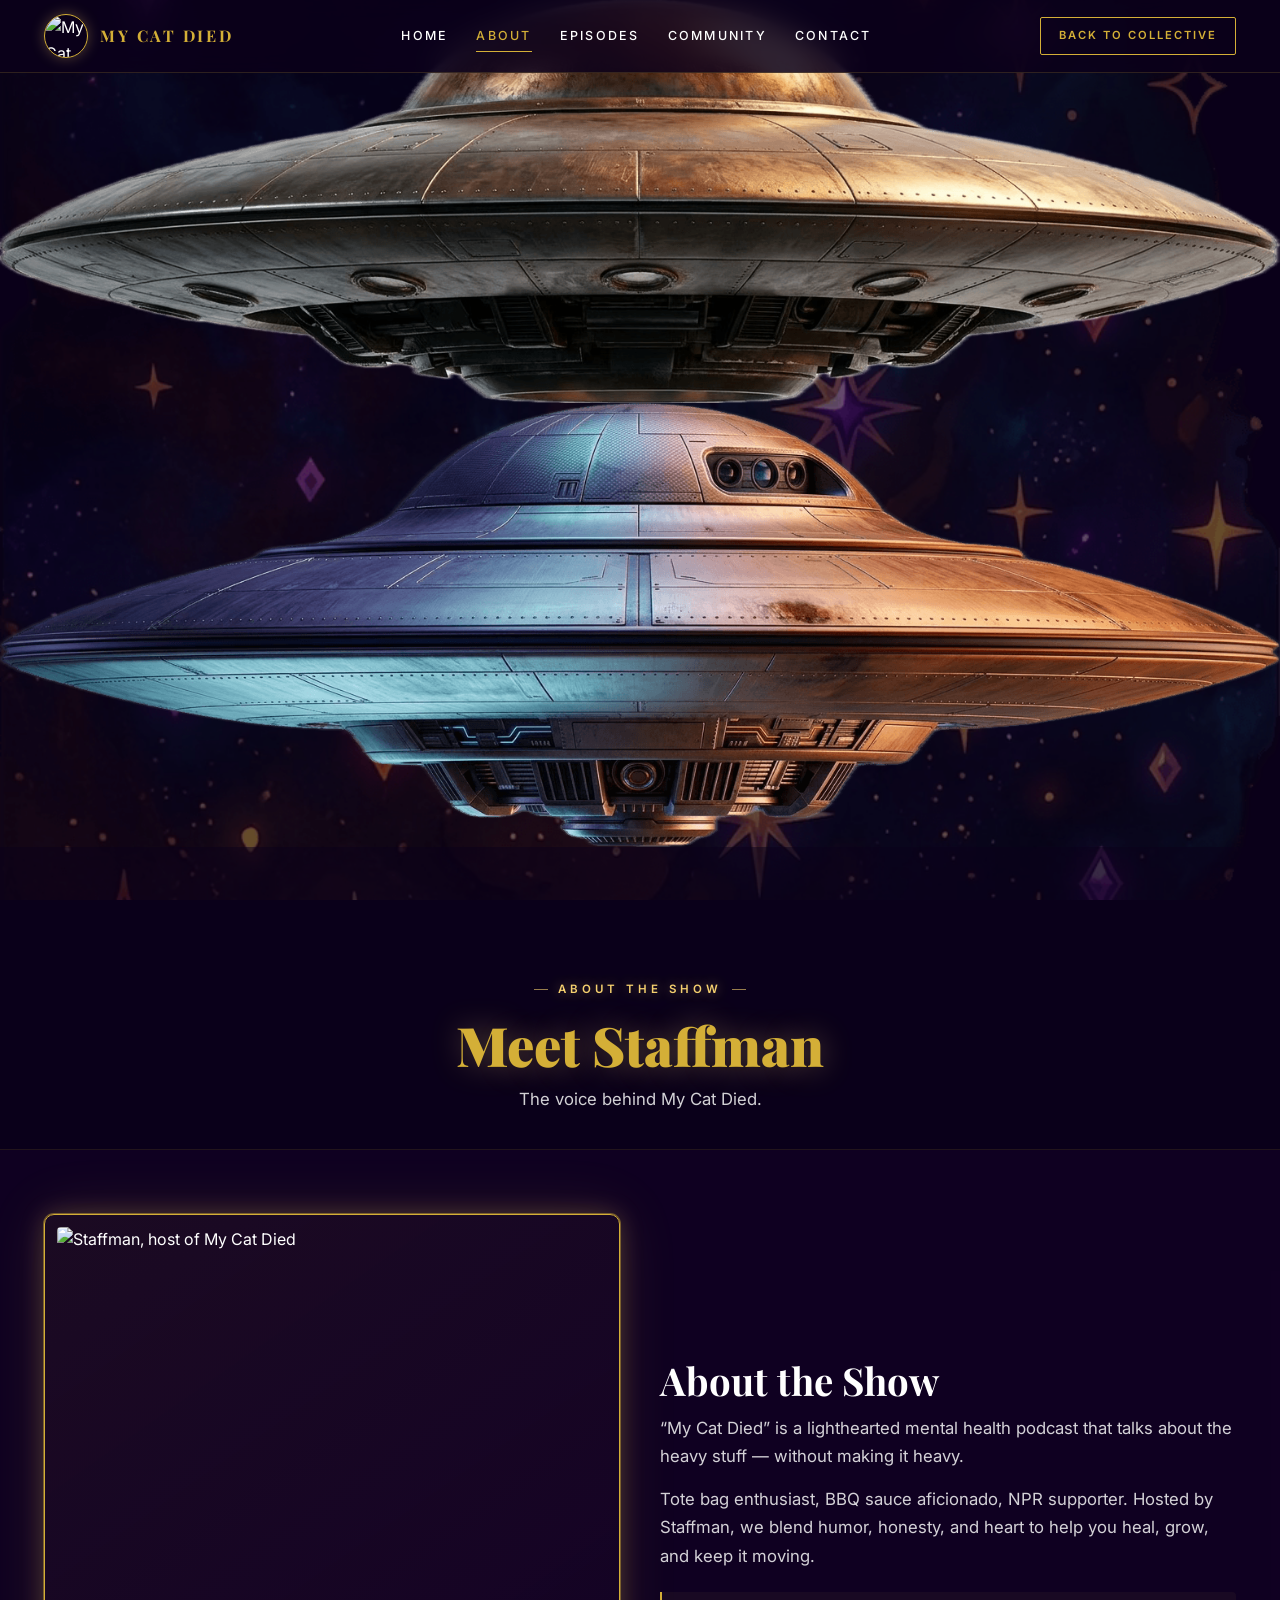
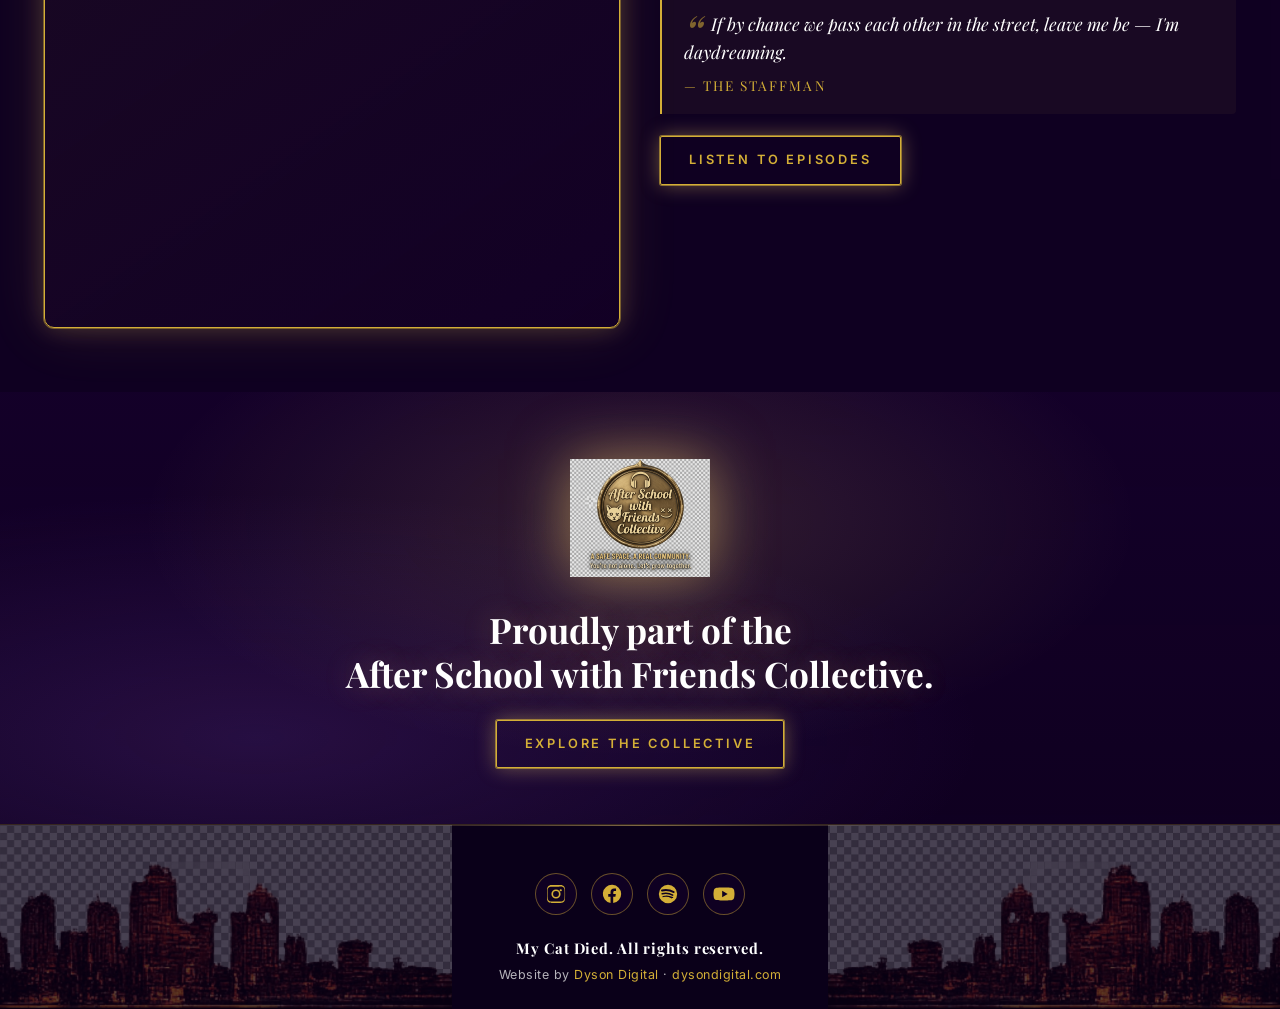
==== commit 8c8d23fd: "Rename about.html.txt to about.html" ====
--- a/about.html
+++ b/about.html
@@ -15,15 +15,15 @@
   <meta property="og:image" content="images/host-main.png" />
   <meta property="og:url" content="https://mycatdied.com/about.html" />
 
-  <link rel="icon" type="image/png" href="images/logo-cat.png" />
-  <link rel="apple-touch-icon" href="images/logo-cat.png" />
-  <link rel="shortcut icon" href="images/logo-cat.png" />
+  <link rel="icon" type="image/png" href="images/logo-main.png" />
+  <link rel="apple-touch-icon" href="images/logo-main.png" />
+  <link rel="shortcut icon" href="images/logo-main.png" />
 
   <link rel="preconnect" href="https://fonts.googleapis.com" />
   <link rel="preconnect" href="https://fonts.gstatic.com" crossorigin />
   <link href="https://fonts.googleapis.com/css2?family=Playfair+Display:ital,wght@0,400;0,700;0,900;1,400&family=Inter:wght@300;400;500;600;700&display=swap" rel="stylesheet" />
 
-  <link rel="stylesheet" href="style.css" />
+  <link rel="stylesheet" href="style.css?v=10" />
 
   <script type="application/ld+json">
   {
@@ -55,13 +55,19 @@
 </head>
 <body>
 
+  <div class="page-bg page-bg-far" aria-hidden="true"></div>
   <div class="page-bg" aria-hidden="true"></div>
   <div class="page-overlay" aria-hidden="true"></div>
+
+  <div class="ambient-ships" aria-hidden="true">
+    <img class="ambient-ship ambient-ship-a" src="images/hero-spaceship2.png" alt="" loading="lazy" />
+    <img class="ambient-ship ambient-ship-b" src="images/hero-spaceship3.png" alt="" loading="lazy" />
+  </div>
 
   <header class="site-header" id="siteHeader">
     <div class="container header-inner">
       <a href="index.html" class="brand" aria-label="My Cat Died home">
-        <img src="images/logo-cat.png" alt="My Cat Died" width="48" height="48" loading="eager" />
+        <img src="images/logo-main.png" alt="My Cat Died" width="48" height="48" loading="eager" />
         <span class="brand-text">MY CAT DIED</span>
       </a>
       <nav class="primary-nav" aria-label="Primary">
@@ -135,16 +141,16 @@
     </div>
     <div class="container footer-inner">
       <ul class="footer-socials" aria-label="Follow us">
-        <li><a href="https://www.instagram.com/" target="_blank" rel="noopener" aria-label="Instagram"><svg viewBox="0 0 24 24" width="22" height="22" aria-hidden="true"><path fill="currentColor" d="M12 2.2c3.2 0 3.6 0 4.8.1 1.2 0 1.8.2 2.3.4.6.2 1 .5 1.4.9.4.4.7.9.9 1.4.2.5.4 1.1.4 2.3.1 1.2.1 1.6.1 4.7s0 3.5-.1 4.7c0 1.2-.2 1.8-.4 2.3-.2.6-.5 1-.9 1.4-.4.4-.9.7-1.4.9-.5.2-1.1.4-2.3.4-1.2.1-1.6.1-4.8.1s-3.6 0-4.8-.1c-1.2 0-1.8-.2-2.3-.4-.6-.2-1-.5-1.4-.9-.4-.4-.7-.9-.9-1.4-.2-.5-.4-1.1-.4-2.3C2.2 15.5 2.2 15.1 2.2 12s0-3.5.1-4.7c0-1.2.2-1.8.4-2.3.2-.6.5-1 .9-1.4.4-.4.9-.7 1.4-.9.5-.2 1.1-.4 2.3-.4C8.5 2.2 8.9 2.2 12 2.2Zm0 1.8c-3.1 0-3.5 0-4.7.1-1.1 0-1.7.2-2.1.3-.5.2-.9.4-1.3.8-.4.4-.6.8-.8 1.3-.1.4-.3 1-.3 2.1C2.8 9.5 2.8 9.9 2.8 12s0 2.5.1 3.7c0 1.1.2 1.7.3 2.1.2.5.4.9.8 1.3.4.4.8.6 1.3.8.4.1 1 .3 2.1.3 1.2.1 1.6.1 4.7.1s3.5 0 4.7-.1c1.1 0 1.7-.2 2.1-.3.5-.2.9-.4 1.3-.8.4-.4.6-.8.8-1.3.1-.4.3-1 .3-2.1.1-1.2.1-1.6.1-3.7s0-2.5-.1-3.7c0-1.1-.2-1.7-.3-2.1-.2-.5-.4-.9-.8-1.3-.4-.4-.8-.6-1.3-.8-.4-.1-1-.3-2.1-.3C15.5 4 15.1 4 12 4Zm0 3a5 5 0 1 1 0 10 5 5 0 0 1 0-10Zm0 1.8a3.2 3.2 0 1 0 0 6.4 3.2 3.2 0 0 0 0-6.4Zm5.2-2.1a1.2 1.2 0 1 1 0 2.4 1.2 1.2 0 0 1 0-2.4Z"/></svg></a></li>
+        <li><a href="https://www.instagram.com/mycatdiedpod/" target="_blank" rel="noopener" aria-label="Instagram"><svg viewBox="0 0 24 24" width="22" height="22" aria-hidden="true"><path fill="currentColor" d="M12 2.2c3.2 0 3.6 0 4.8.1 1.2 0 1.8.2 2.3.4.6.2 1 .5 1.4.9.4.4.7.9.9 1.4.2.5.4 1.1.4 2.3.1 1.2.1 1.6.1 4.7s0 3.5-.1 4.7c0 1.2-.2 1.8-.4 2.3-.2.6-.5 1-.9 1.4-.4.4-.9.7-1.4.9-.5.2-1.1.4-2.3.4-1.2.1-1.6.1-4.8.1s-3.6 0-4.8-.1c-1.2 0-1.8-.2-2.3-.4-.6-.2-1-.5-1.4-.9-.4-.4-.7-.9-.9-1.4-.2-.5-.4-1.1-.4-2.3C2.2 15.5 2.2 15.1 2.2 12s0-3.5.1-4.7c0-1.2.2-1.8.4-2.3.2-.6.5-1 .9-1.4.4-.4.9-.7 1.4-.9.5-.2 1.1-.4 2.3-.4C8.5 2.2 8.9 2.2 12 2.2Zm0 1.8c-3.1 0-3.5 0-4.7.1-1.1 0-1.7.2-2.1.3-.5.2-.9.4-1.3.8-.4.4-.6.8-.8 1.3-.1.4-.3 1-.3 2.1C2.8 9.5 2.8 9.9 2.8 12s0 2.5.1 3.7c0 1.1.2 1.7.3 2.1.2.5.4.9.8 1.3.4.4.8.6 1.3.8.4.1 1 .3 2.1.3 1.2.1 1.6.1 4.7.1s3.5 0 4.7-.1c1.1 0 1.7-.2 2.1-.3.5-.2.9-.4 1.3-.8.4-.4.6-.8.8-1.3.1-.4.3-1 .3-2.1.1-1.2.1-1.6.1-3.7s0-2.5-.1-3.7c0-1.1-.2-1.7-.3-2.1-.2-.5-.4-.9-.8-1.3-.4-.4-.8-.6-1.3-.8-.4-.1-1-.3-2.1-.3C15.5 4 15.1 4 12 4Zm0 3a5 5 0 1 1 0 10 5 5 0 0 1 0-10Zm0 1.8a3.2 3.2 0 1 0 0 6.4 3.2 3.2 0 0 0 0-6.4Zm5.2-2.1a1.2 1.2 0 1 1 0 2.4 1.2 1.2 0 0 1 0-2.4Z"/></svg></a></li>
         <li><a href="https://www.facebook.com/" target="_blank" rel="noopener" aria-label="Facebook"><svg viewBox="0 0 24 24" width="22" height="22" aria-hidden="true"><path fill="currentColor" d="M22 12a10 10 0 1 0-11.6 9.9v-7H7.9V12h2.5V9.8c0-2.5 1.5-3.9 3.8-3.9 1.1 0 2.2.2 2.2.2v2.5H15c-1.2 0-1.6.7-1.6 1.5V12h2.8l-.5 2.9h-2.4v7A10 10 0 0 0 22 12Z"/></svg></a></li>
         <li><a href="https://open.spotify.com/show/7yxQ1P6vtBlSaiVeNswRfO" target="_blank" rel="noopener" aria-label="Spotify"><svg viewBox="0 0 24 24" width="22" height="22" aria-hidden="true"><path fill="currentColor" d="M12 2a10 10 0 1 0 10 10A10 10 0 0 0 12 2Zm4.6 14.4a.7.7 0 0 1-1 .2A12 12 0 0 0 7 15.4a.7.7 0 1 1-.4-1.3 13.4 13.4 0 0 1 10.6 1.3.7.7 0 0 1 .4.9Zm1.2-2.7a.9.9 0 0 1-1.2.3 14.6 14.6 0 0 0-10.5-1.5.9.9 0 1 1-.5-1.7A16.4 16.4 0 0 1 17.6 12.5a.9.9 0 0 1 .2 1.2Zm.1-2.8a17.5 17.5 0 0 0-12-1.7 1.1 1.1 0 1 1-.6-2.1 19.7 19.7 0 0 1 13.5 1.9 1.1 1.1 0 0 1-1 1.9Z"/></svg></a></li>
-        <li><a href="https://www.youtube.com/" target="_blank" rel="noopener" aria-label="YouTube"><svg viewBox="0 0 24 24" width="22" height="22" aria-hidden="true"><path fill="currentColor" d="M23 7.6a3 3 0 0 0-2.1-2.1C19.1 5 12 5 12 5s-7.1 0-8.9.5A3 3 0 0 0 1 7.6 31 31 0 0 0 .5 12 31 31 0 0 0 1 16.4a3 3 0 0 0 2.1 2.1C4.9 19 12 19 12 19s7.1 0 8.9-.5a3 3 0 0 0 2.1-2.1A31 31 0 0 0 23.5 12 31 31 0 0 0 23 7.6ZM10 15.5v-7l6 3.5Z"/></svg></a></li>
+        <li><a href="https://youtube.com/playlist?list=PLUnJ58rriL2nVkKyARi2ZxRElRtIhyahf&si=g2WKGGjM8XmA2pbw" target="_blank" rel="noopener" aria-label="YouTube"><svg viewBox="0 0 24 24" width="22" height="22" aria-hidden="true"><path fill="currentColor" d="M23 7.6a3 3 0 0 0-2.1-2.1C19.1 5 12 5 12 5s-7.1 0-8.9.5A3 3 0 0 0 1 7.6 31 31 0 0 0 .5 12 31 31 0 0 0 1 16.4a3 3 0 0 0 2.1 2.1C4.9 19 12 19 12 19s7.1 0 8.9-.5a3 3 0 0 0 2.1-2.1A31 31 0 0 0 23.5 12 31 31 0 0 0 23 7.6ZM10 15.5v-7l6 3.5Z"/></svg></a></li>
       </ul>
       <p class="footer-copy">My Cat Died. All rights reserved.</p>
       <p class="footer-credit">Website by <a href="https://dysondigital.com/" target="_blank" rel="noopener">Dyson Digital</a> &middot; <a href="https://dysondigital.com/" target="_blank" rel="noopener">dysondigital.com</a></p>
     </div>
   </footer>
 
-  <script src="script.js" defer></script>
+  <script src="script.js?v=5" defer></script>
 </body>
 </html>
